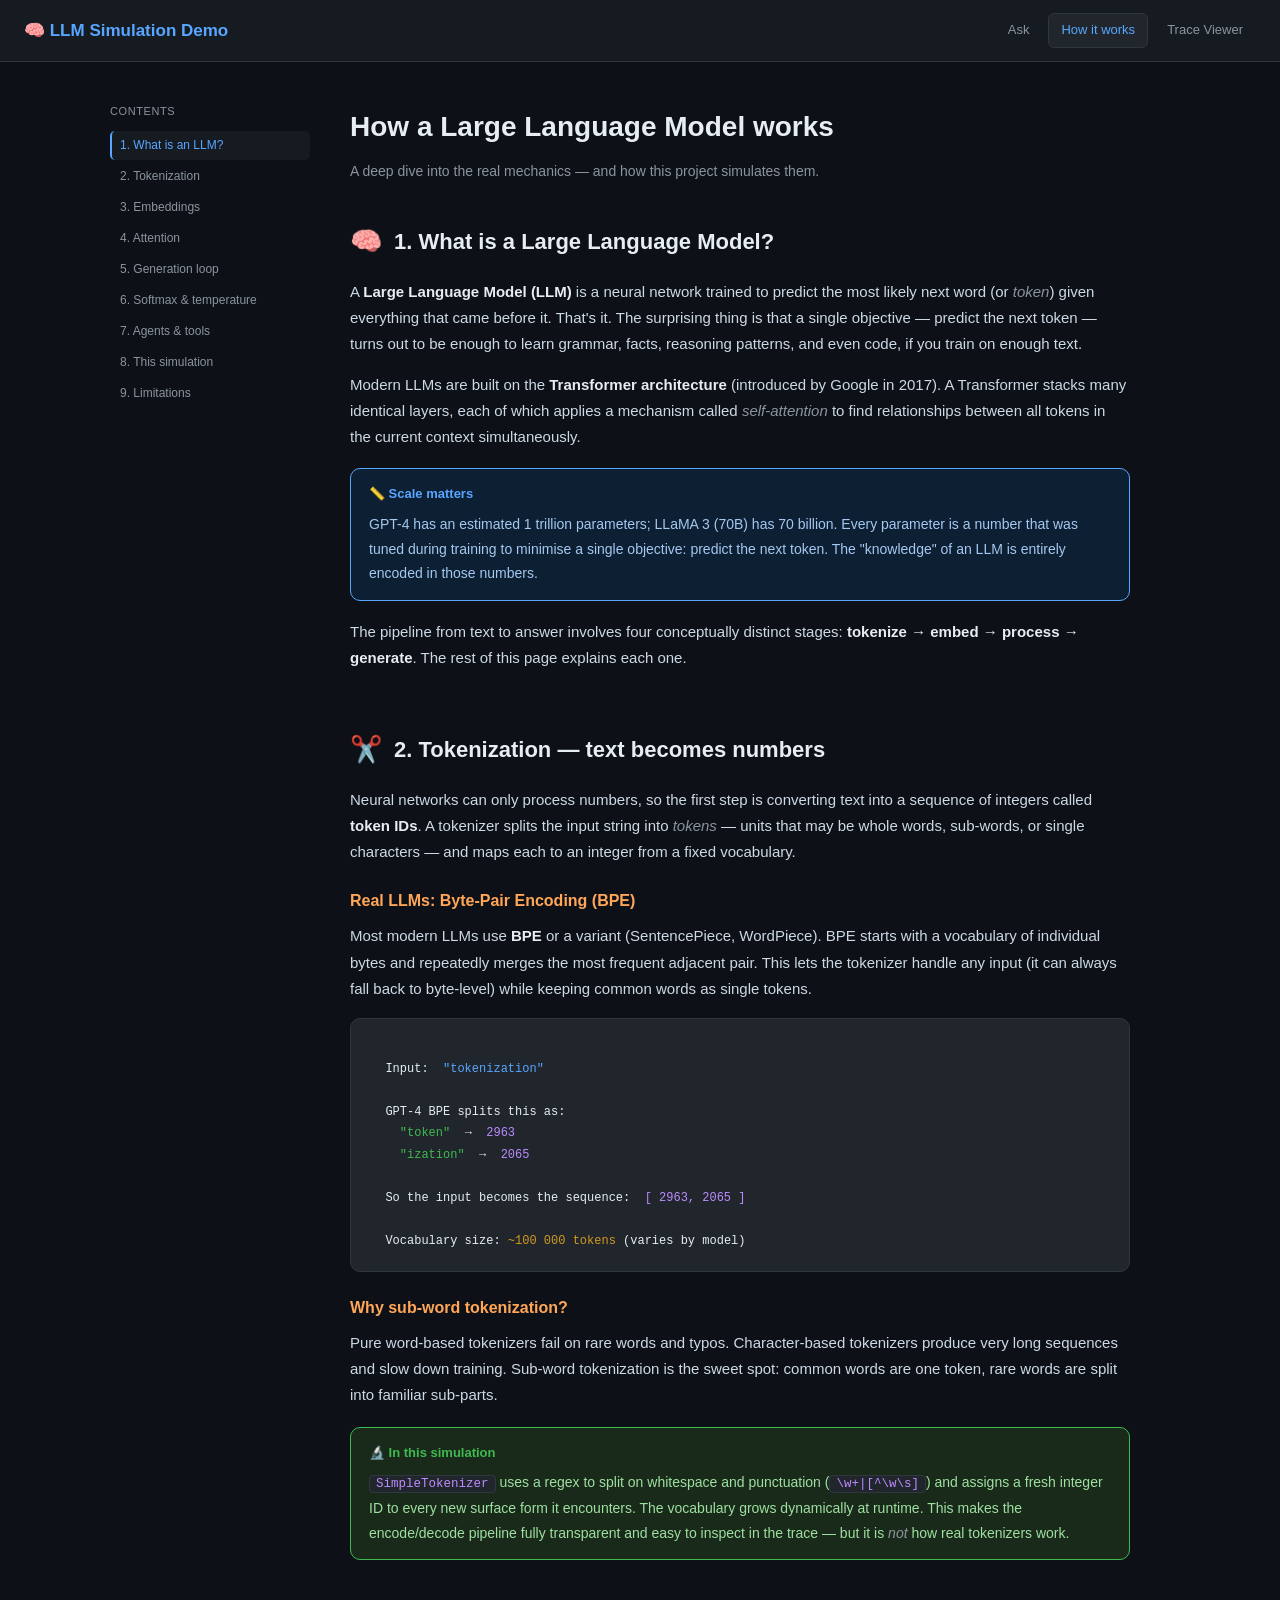
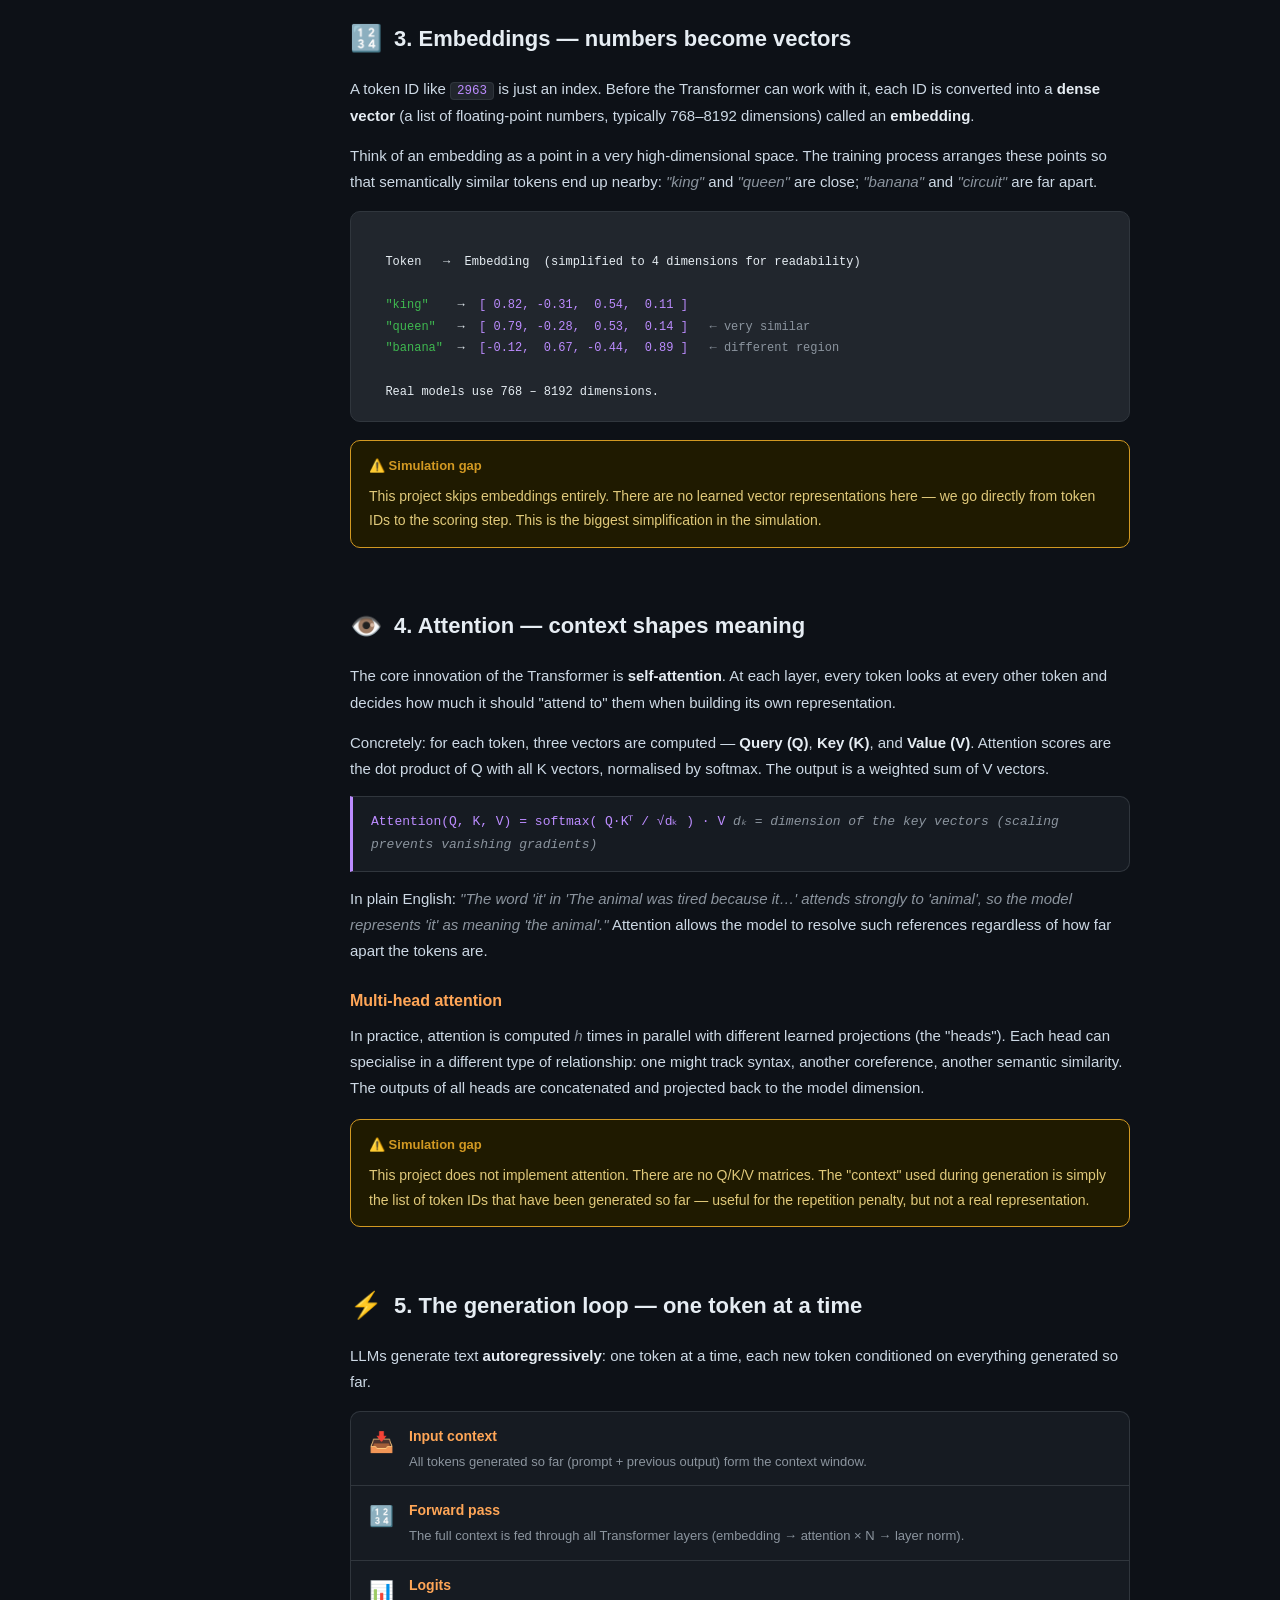
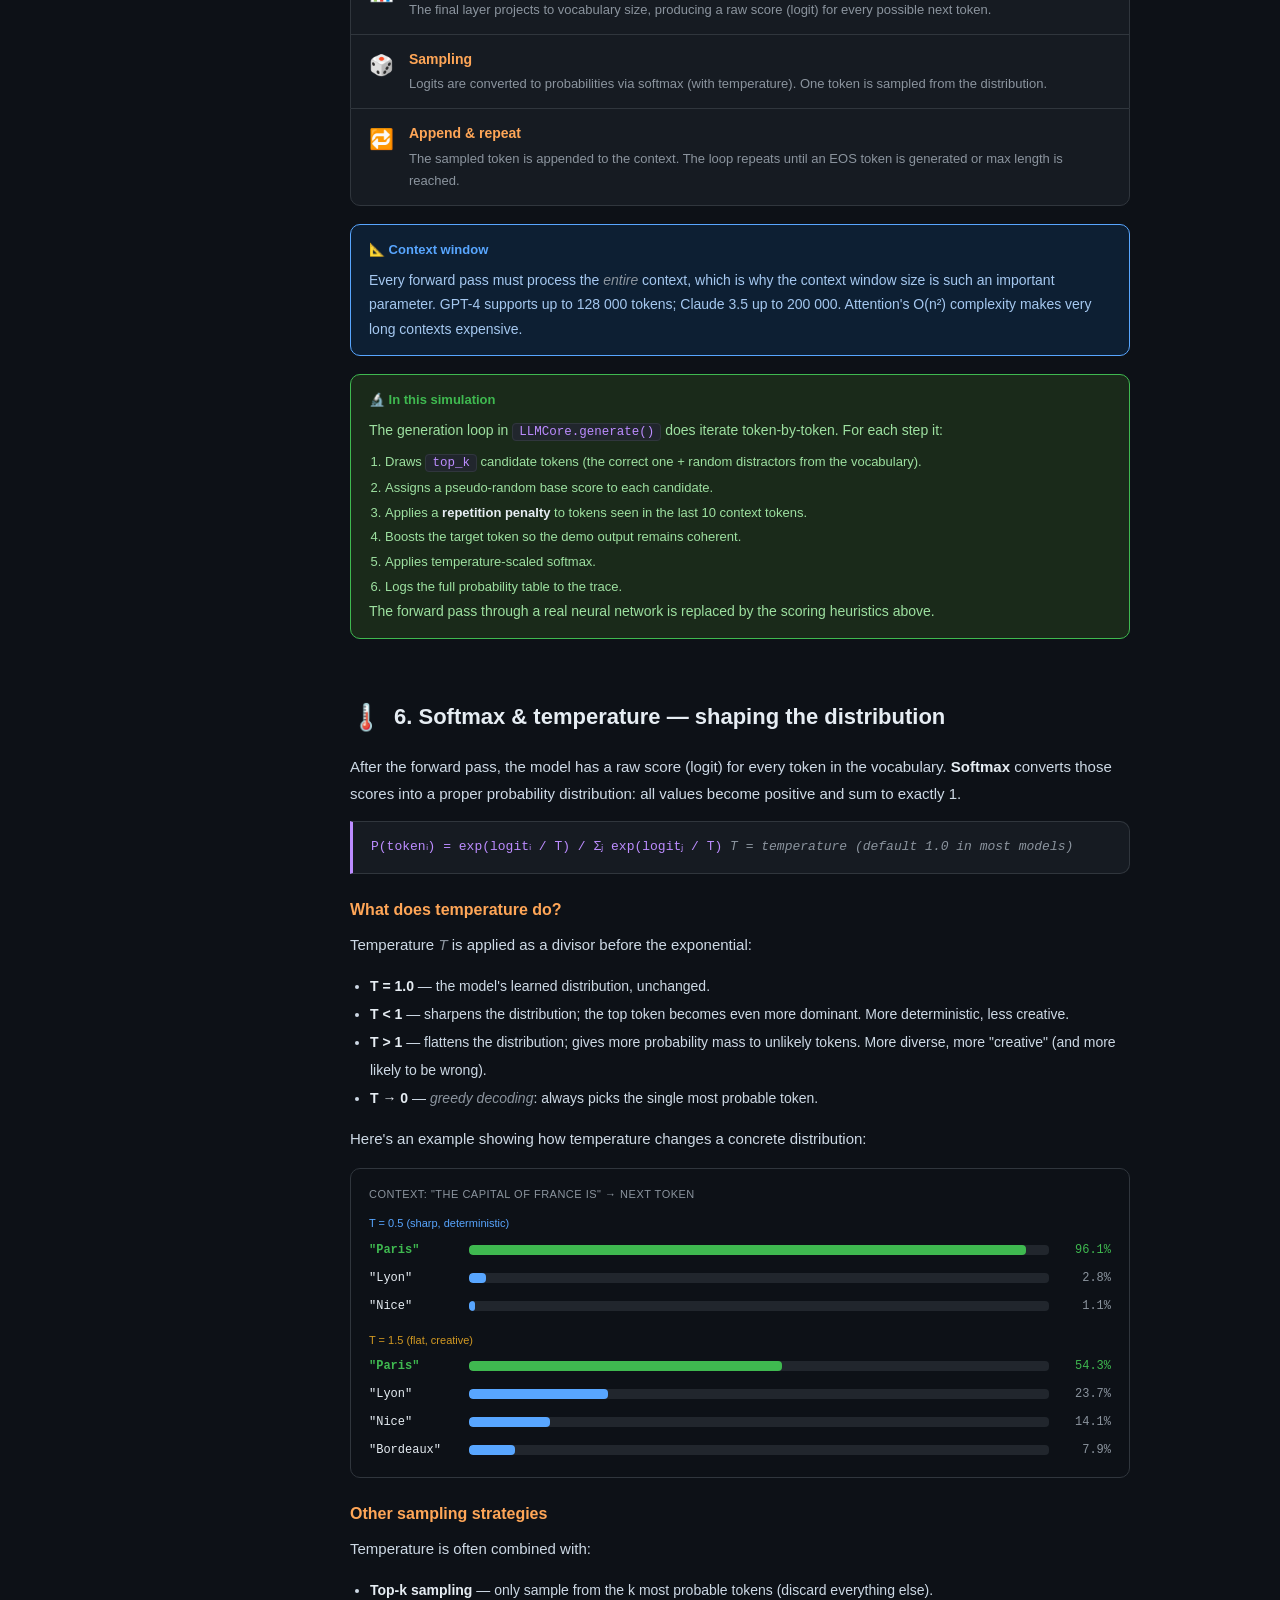
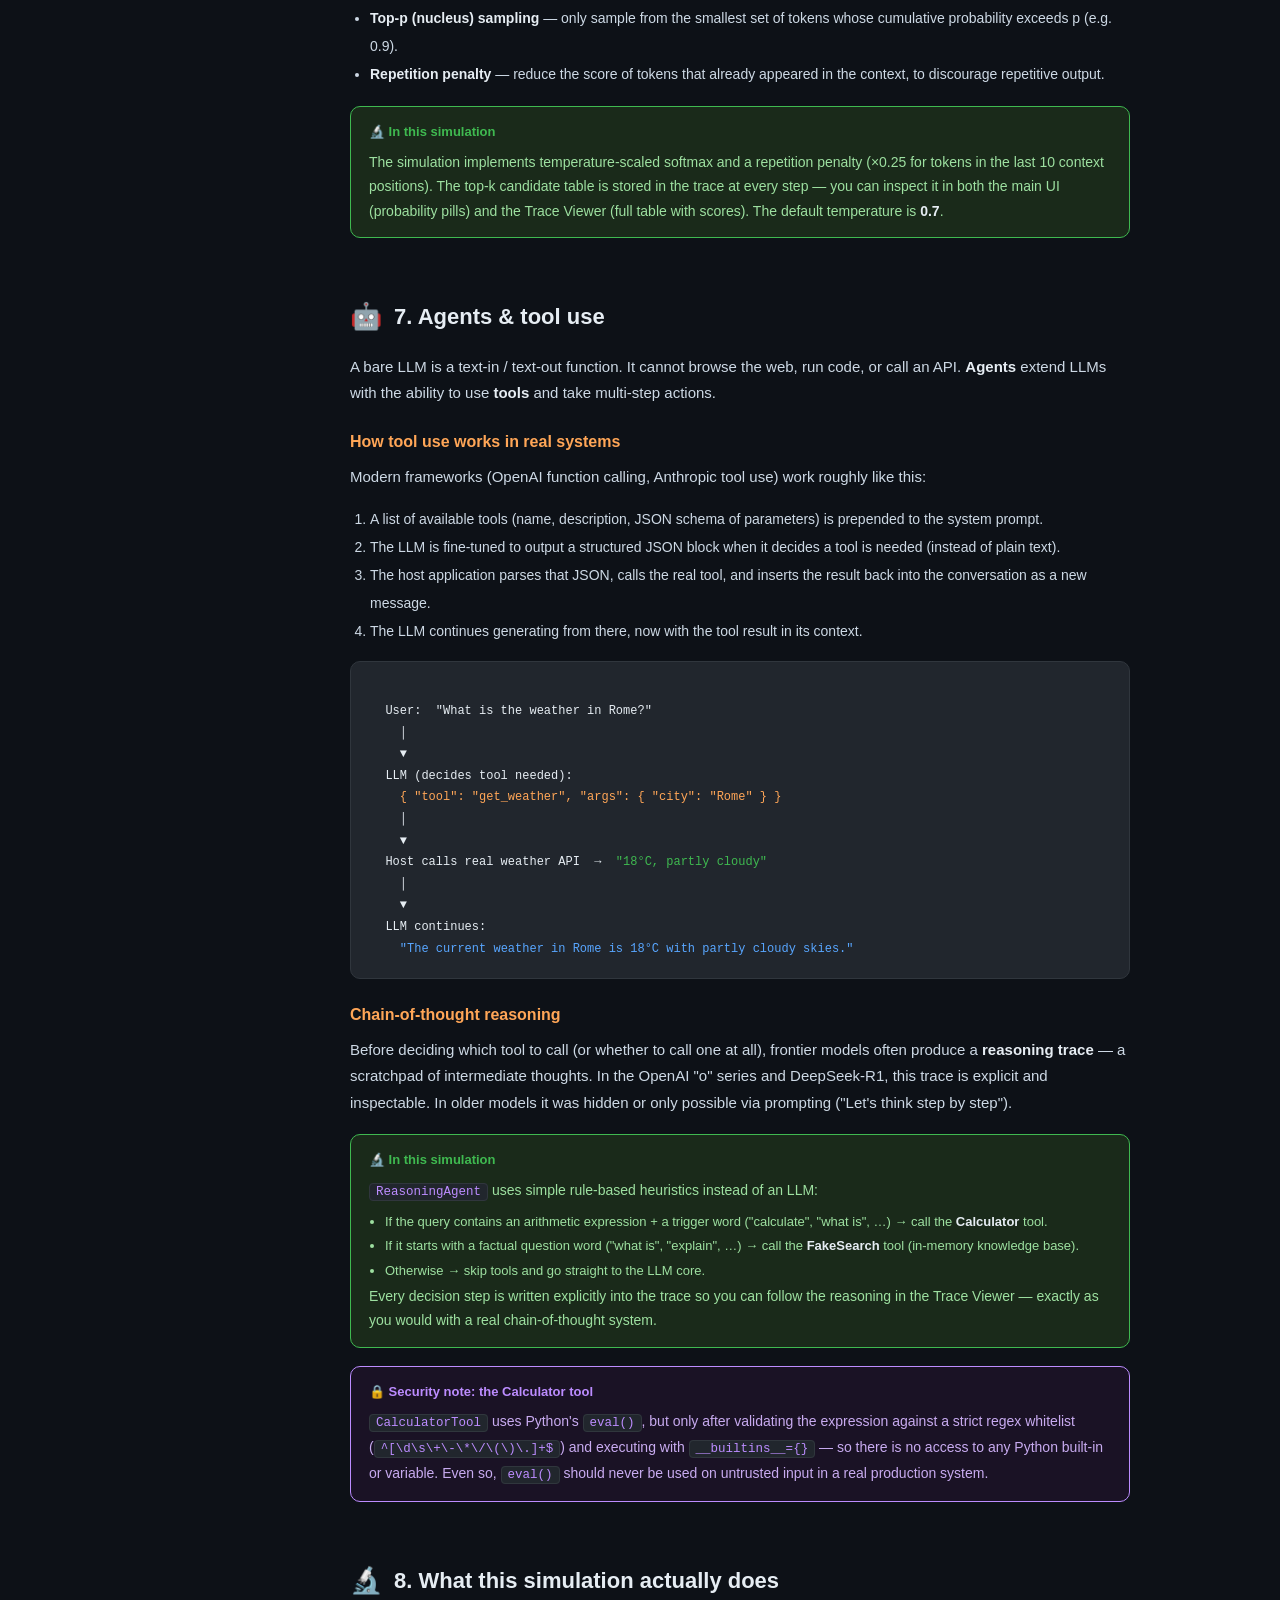
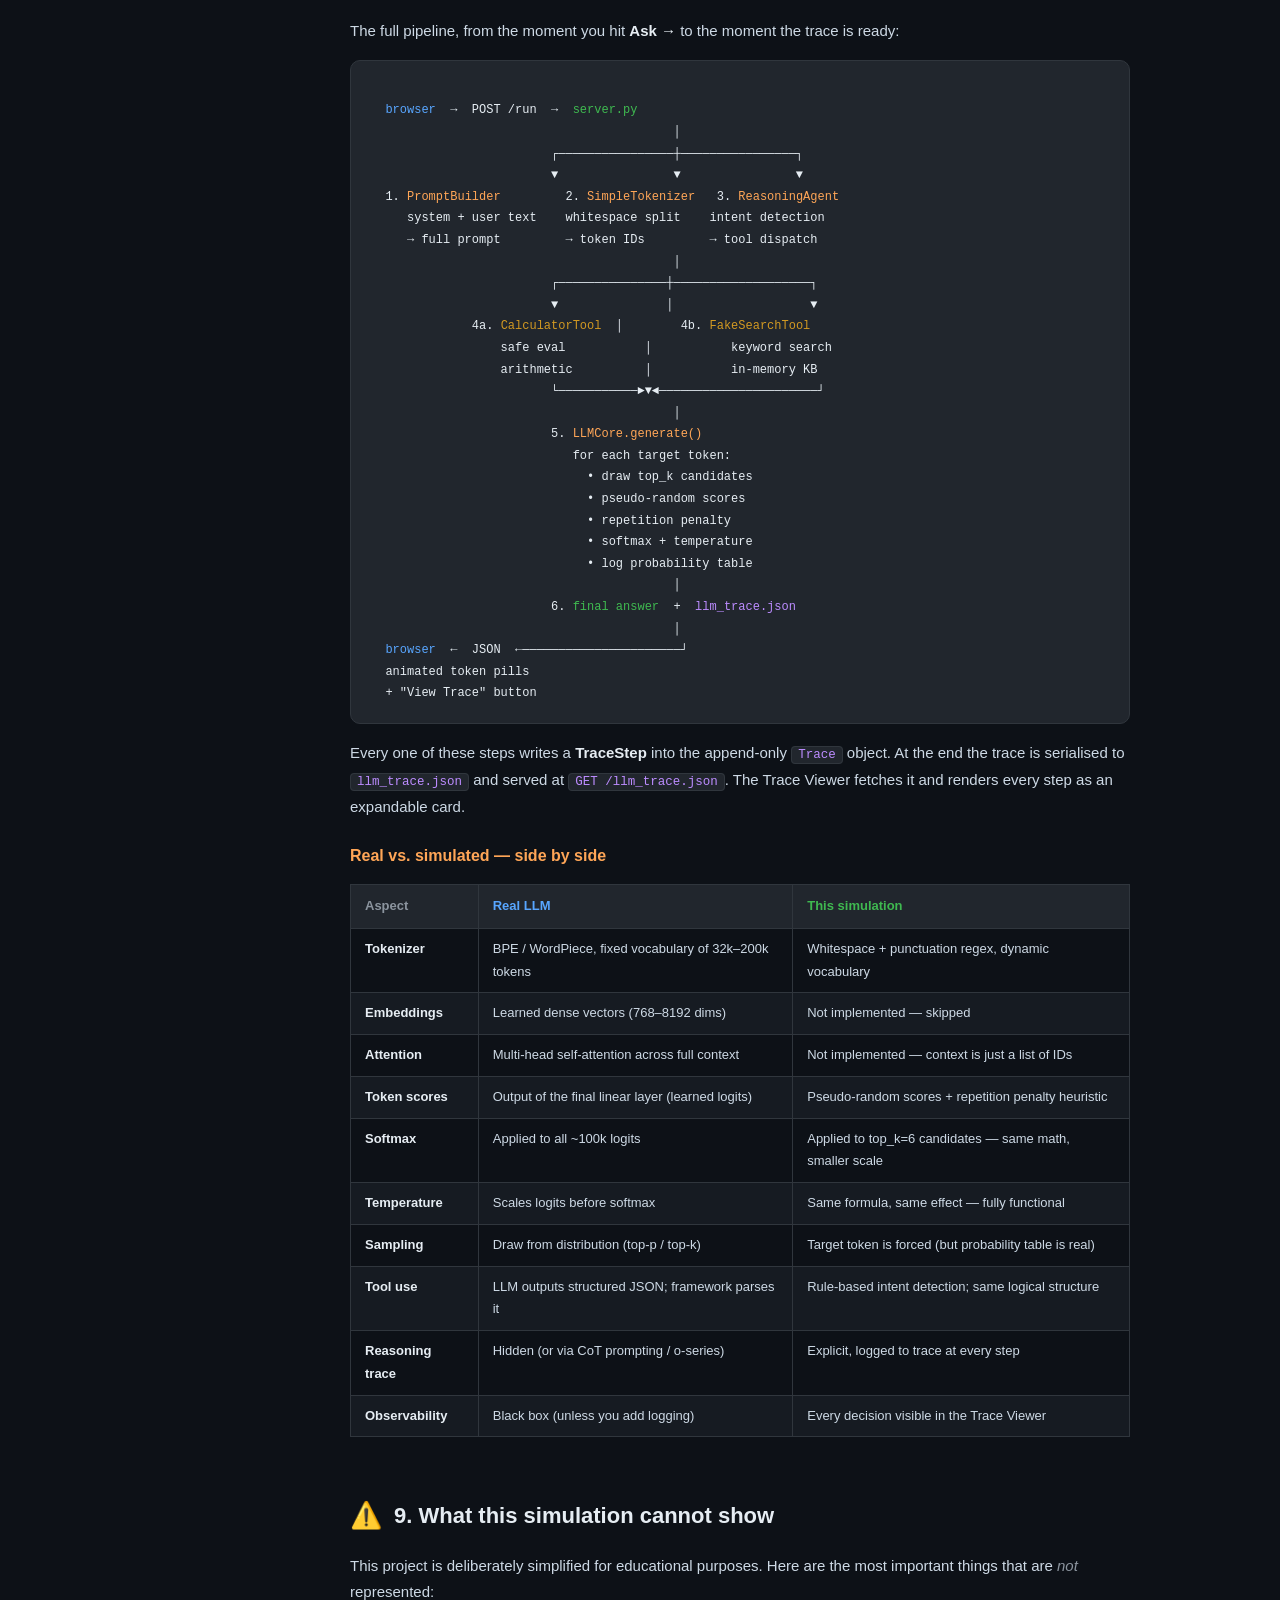
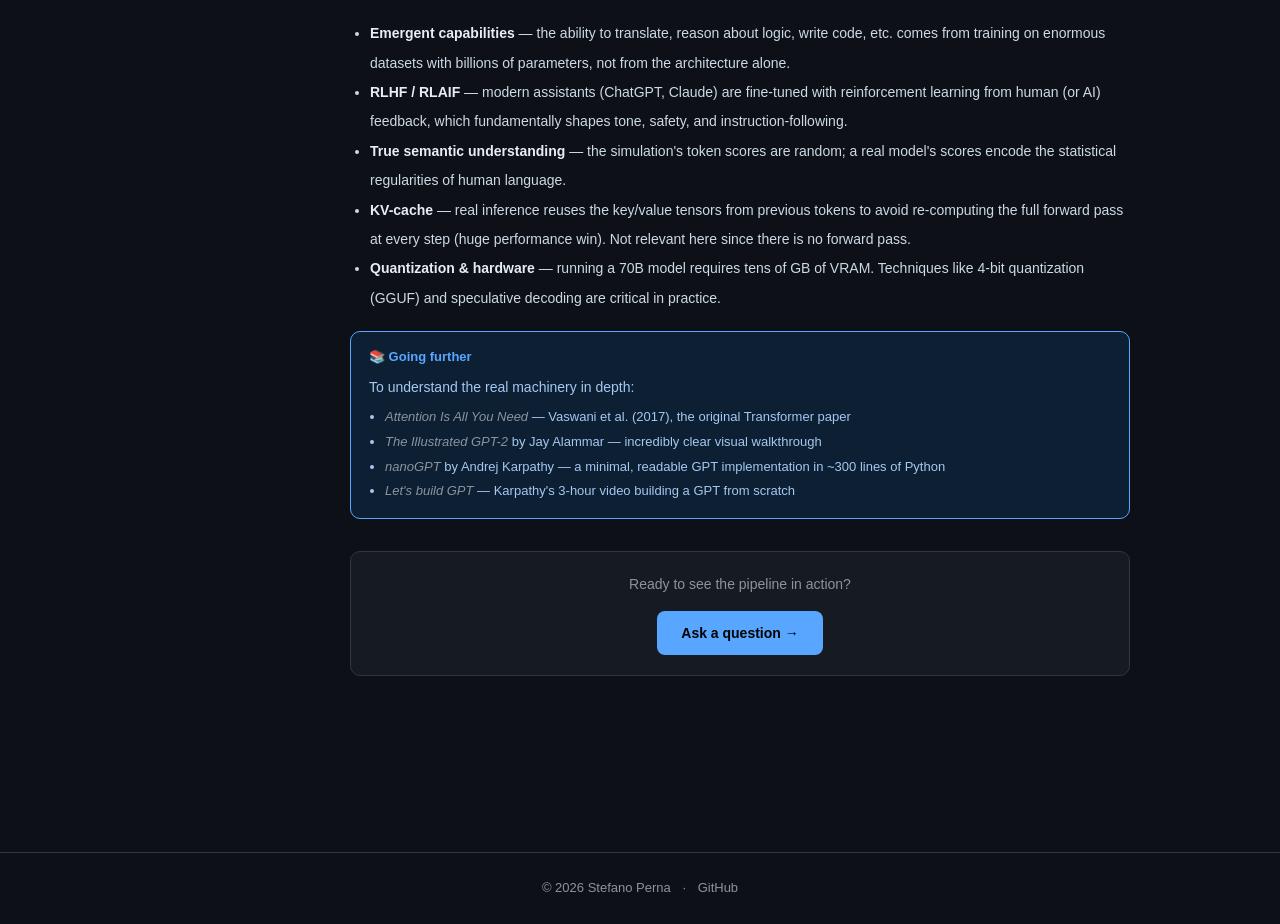
==== ui/about.html @ 04939d82 "Initial Commit" ====
<!DOCTYPE html>
<html lang="en">
<head>
  <meta charset="UTF-8" />
  <meta name="viewport" content="width=device-width, initial-scale=1.0" />
  <title>How it works — LLM Simulation Demo</title>
  <style>
    *, *::before, *::after { box-sizing: border-box; margin: 0; padding: 0; }

    :root {
      --bg:        #0d1117;
      --surface:   #161b22;
      --surface2:  #21262d;
      --border:    #30363d;
      --text:      #e6edf3;
      --muted:     #8b949e;
      --accent:    #58a6ff;
      --green:     #3fb950;
      --yellow:    #d29922;
      --red:       #f85149;
      --purple:    #bc8cff;
      --orange:    #ffa657;
      --font-mono: "SFMono-Regular", Consolas, "Liberation Mono", Menlo, monospace;
      --radius:    10px;
      --content-w: 780px;
    }

    body {
      background: var(--bg);
      color: var(--text);
      font-family: -apple-system, BlinkMacSystemFont, "Segoe UI", Roboto, sans-serif;
      font-size: 15px;
      line-height: 1.75;
    }

    /* ── Header ─────────────────────────────────────────────────────────── */
    header {
      background: var(--surface);
      border-bottom: 1px solid var(--border);
      padding: 13px 24px;
      display: flex;
      align-items: center;
      gap: 12px;
      position: sticky;
      top: 0;
      z-index: 100;
    }
    header a.logo { font-size: 17px; font-weight: 600; color: var(--accent); text-decoration: none; flex: 1; }
    header a.logo:hover { text-decoration: underline; }
    nav { display: flex; gap: 6px; }
    nav a {
      font-size: 13px;
      color: var(--muted);
      text-decoration: none;
      padding: 5px 12px;
      border-radius: 6px;
      border: 1px solid transparent;
      transition: color .15s, border-color .15s;
    }
    nav a:hover, nav a.active { color: var(--text); border-color: var(--border); }
    nav a.active { background: var(--surface2); color: var(--accent); }

    /* ── Layout ─────────────────────────────────────────────────────────── */
    .page-wrap {
      display: flex;
      max-width: 1100px;
      margin: 0 auto;
      padding: 40px 20px 80px;
      gap: 40px;
      align-items: flex-start;
    }

    /* ── Sidebar ToC ─────────────────────────────────────────────────────── */
    .toc {
      width: 200px;
      flex-shrink: 0;
      position: sticky;
      top: 70px;
    }
    .toc-title {
      font-size: 11px;
      text-transform: uppercase;
      letter-spacing: .6px;
      color: var(--muted);
      margin-bottom: 10px;
    }
    .toc ol { list-style: none; padding: 0; }
    .toc li { margin-bottom: 2px; }
    .toc a {
      font-size: 12px;
      color: var(--muted);
      text-decoration: none;
      display: block;
      padding: 4px 8px;
      border-radius: 5px;
      transition: color .15s, background .15s;
      border-left: 2px solid transparent;
    }
    .toc a:hover { color: var(--text); background: var(--surface); }
    .toc a.active { color: var(--accent); border-left-color: var(--accent); background: var(--surface); }
    .toc .sub { padding-left: 18px; }

    /* ── Content ─────────────────────────────────────────────────────────── */
    article { flex: 1; min-width: 0; max-width: var(--content-w); }

    /* Section */
    .section {
      margin-bottom: 56px;
      scroll-margin-top: 80px;
    }

    .section-num {
      display: inline-flex;
      align-items: center;
      justify-content: center;
      width: 28px; height: 28px;
      border-radius: 50%;
      background: var(--surface2);
      border: 1px solid var(--border);
      font-size: 12px;
      font-weight: 700;
      color: var(--accent);
      margin-bottom: 10px;
    }

    h2 {
      font-size: 22px;
      font-weight: 700;
      color: var(--text);
      margin-bottom: 14px;
      display: flex;
      align-items: center;
      gap: 12px;
    }
    h2 .icon { font-size: 26px; }

    h3 {
      font-size: 16px;
      font-weight: 600;
      color: var(--orange);
      margin: 22px 0 8px;
    }

    p { margin-bottom: 14px; color: #cdd9e5; }
    p:last-child { margin-bottom: 0; }

    strong { color: var(--text); }
    em { font-style: italic; color: var(--muted); }
    code {
      font-family: var(--font-mono);
      font-size: 12.5px;
      background: var(--surface2);
      border: 1px solid var(--border);
      border-radius: 4px;
      padding: 1px 6px;
      color: var(--purple);
    }

    /* ── Callout boxes ───────────────────────────────────────────────────── */
    .callout {
      border-radius: var(--radius);
      padding: 14px 18px;
      margin: 18px 0;
      border: 1px solid;
      font-size: 14px;
    }
    .callout-title { font-weight: 700; margin-bottom: 6px; font-size: 13px; }
    .callout.info   { background: #0d1f33; border-color: var(--accent);  color: #a5c8f0; }
    .callout.info   .callout-title { color: var(--accent); }
    .callout.sim    { background: #1a2a1a; border-color: var(--green);  color: #9de0a0; }
    .callout.sim    .callout-title { color: var(--green); }
    .callout.warn   { background: #1f1a00; border-color: var(--yellow); color: #e0c97a; }
    .callout.warn   .callout-title { color: var(--yellow); }
    .callout.detail { background: #1a1225; border-color: var(--purple); color: #c8abf0; }
    .callout.detail .callout-title { color: var(--purple); }

    /* ── Diagrams (ASCII-style boxes) ────────────────────────────────────── */
    .diagram {
      background: var(--surface2);
      border: 1px solid var(--border);
      border-radius: var(--radius);
      padding: 18px 20px;
      font-family: var(--font-mono);
      font-size: 12px;
      line-height: 1.8;
      overflow-x: auto;
      margin: 16px 0;
      color: var(--text);
      white-space: pre;
    }
    .diagram .hl  { color: var(--accent); }
    .diagram .g   { color: var(--green); }
    .diagram .y   { color: var(--yellow); }
    .diagram .p   { color: var(--purple); }
    .diagram .o   { color: var(--orange); }
    .diagram .m   { color: var(--muted); }

    /* ── Formula boxes ───────────────────────────────────────────────────── */
    .formula {
      background: var(--surface);
      border: 1px solid var(--border);
      border-left: 3px solid var(--purple);
      border-radius: 0 var(--radius) var(--radius) 0;
      padding: 14px 18px;
      margin: 14px 0;
      font-family: var(--font-mono);
      font-size: 13px;
      color: var(--purple);
    }
    .formula .comment { color: var(--muted); font-style: italic; }

    /* ── Step pipeline ───────────────────────────────────────────────────── */
    .pipeline {
      display: flex;
      flex-direction: column;
      gap: 0;
      margin: 16px 0;
    }
    .pipe-step {
      display: flex;
      align-items: flex-start;
      gap: 14px;
      padding: 12px 16px;
      background: var(--surface);
      border: 1px solid var(--border);
      border-bottom: none;
      transition: background .15s;
    }
    .pipe-step:first-child { border-radius: var(--radius) var(--radius) 0 0; }
    .pipe-step:last-child  { border-radius: 0 0 var(--radius) var(--radius); border-bottom: 1px solid var(--border); }
    .pipe-step:hover { background: var(--surface2); }
    .pipe-icon { font-size: 20px; width: 28px; text-align: center; flex-shrink: 0; margin-top: 1px; }
    .pipe-body {}
    .pipe-name { font-weight: 700; font-size: 14px; color: var(--orange); }
    .pipe-desc { font-size: 13px; color: var(--muted); margin-top: 2px; }
    .pipe-arrow {
      text-align: center;
      color: var(--border);
      font-size: 18px;
      line-height: 1;
      margin: -1px 0;
      z-index: 1;
      position: relative;
    }

    /* ── Comparison table ────────────────────────────────────────────────── */
    .compare {
      width: 100%;
      border-collapse: collapse;
      margin: 14px 0;
      font-size: 13px;
    }
    .compare th {
      background: var(--surface2);
      padding: 10px 14px;
      text-align: left;
      border: 1px solid var(--border);
      color: var(--muted);
      font-weight: 600;
    }
    .compare th.real  { color: var(--accent); }
    .compare th.sim   { color: var(--green); }
    .compare td {
      padding: 9px 14px;
      border: 1px solid var(--border);
      vertical-align: top;
      color: #cdd9e5;
    }
    .compare tr:nth-child(even) td { background: var(--surface); }

    /* ── Token probability demo ──────────────────────────────────────────── */
    .prob-demo {
      background: var(--bg);
      border: 1px solid var(--border);
      border-radius: var(--radius);
      padding: 16px 18px;
      margin: 16px 0;
    }
    .prob-row {
      display: flex;
      align-items: center;
      gap: 10px;
      margin-bottom: 7px;
    }
    .prob-row:last-child { margin-bottom: 0; }
    .prob-tok {
      font-family: var(--font-mono);
      font-size: 12px;
      width: 90px;
      color: var(--text);
    }
    .prob-bar-wrap { flex: 1; background: var(--surface2); border-radius: 4px; height: 10px; overflow: hidden; }
    .prob-bar-fill { height: 100%; border-radius: 4px; background: var(--accent); }
    .prob-bar-fill.winner { background: var(--green); }
    .prob-pct { font-family: var(--font-mono); font-size: 12px; color: var(--muted); width: 52px; text-align: right; }
    .prob-row.winner .prob-tok { color: var(--green); font-weight: 700; }
    .prob-row.winner .prob-pct { color: var(--green); }

    /* ── Scrollbar ───────────────────────────────────────────────────────── */
    ::-webkit-scrollbar { width: 6px; height: 6px; }
    ::-webkit-scrollbar-track { background: var(--bg); }
    ::-webkit-scrollbar-thumb { background: var(--border); border-radius: 3px; }

    /* ── Footer ─────────────────────────────────────────────────────────── */
    footer {
      text-align: center;
      padding: 24px 16px;
      font-size: 13px;
      color: var(--muted);
      border-top: 1px solid var(--border);
      margin-top: 40px;
    }
    footer a { color: var(--muted); text-decoration: none; transition: color .15s; }
    footer a:hover { color: var(--accent); }
    .footer-sep { margin: 0 8px; }
    @media (max-width: 780px) {
      .toc { display: none; }
      .page-wrap { padding: 20px 16px 60px; }
    }
  </style>
</head>
<body>

<header>
  <a class="logo" href="/">🧠 LLM Simulation Demo</a>
  <nav>
    <a href="/">Ask</a>
    <a href="/about" class="active">How it works</a>
    <a href="/trace">Trace Viewer</a>
  </nav>
</header>

<div class="page-wrap">

  <!-- ── Table of contents ──────────────────────────────────────────── -->
  <aside class="toc">
    <div class="toc-title">Contents</div>
    <ol>
      <li><a href="#what-is-llm">1. What is an LLM?</a></li>
      <li><a href="#tokenization">2. Tokenization</a></li>
      <li><a href="#embeddings">3. Embeddings</a></li>
      <li><a href="#attention">4. Attention</a></li>
      <li><a href="#generation">5. Generation loop</a></li>
      <li><a href="#softmax">6. Softmax & temperature</a></li>
      <li><a href="#agents">7. Agents & tools</a></li>
      <li><a href="#simulation">8. This simulation</a></li>
      <li><a href="#limits">9. Limitations</a></li>
    </ol>
  </aside>

  <!-- ── Article ────────────────────────────────────────────────────── -->
  <article>

    <div style="margin-bottom:36px">
      <h1 style="font-size:28px;font-weight:700;margin-bottom:8px">How a Large Language Model works</h1>
      <p style="color:var(--muted);font-size:14px">
        A deep dive into the real mechanics — and how this project simulates them.
      </p>
    </div>

    <!-- ═══════════════════════════════════════════════════════════════ -->
    <section class="section" id="what-is-llm">
      <h2><span class="icon">🧠</span> 1. What is a Large Language Model?</h2>

      <p>
        A <strong>Large Language Model (LLM)</strong> is a neural network trained to predict
        the most likely next word (or <em>token</em>) given everything that came before it.
        That's it. The surprising thing is that a single objective — predict the next token —
        turns out to be enough to learn grammar, facts, reasoning patterns, and even code,
        if you train on enough text.
      </p>

      <p>
        Modern LLMs are built on the <strong>Transformer architecture</strong> (introduced by
        Google in 2017). A Transformer stacks many identical layers, each of which applies
        a mechanism called <em>self-attention</em> to find relationships between all tokens
        in the current context simultaneously.
      </p>

      <div class="callout info">
        <div class="callout-title">📏 Scale matters</div>
        GPT-4 has an estimated 1 trillion parameters; LLaMA 3 (70B) has 70 billion.
        Every parameter is a number that was tuned during training to minimise a
        single objective: predict the next token. The "knowledge" of an LLM is
        entirely encoded in those numbers.
      </div>

      <p>
        The pipeline from text to answer involves four conceptually distinct stages:
        <strong>tokenize → embed → process → generate</strong>.
        The rest of this page explains each one.
      </p>
    </section>

    <!-- ═══════════════════════════════════════════════════════════════ -->
    <section class="section" id="tokenization">
      <h2><span class="icon">✂️</span> 2. Tokenization — text becomes numbers</h2>

      <p>
        Neural networks can only process numbers, so the first step is converting text
        into a sequence of integers called <strong>token IDs</strong>. A tokenizer
        splits the input string into <em>tokens</em> — units that may be whole words,
        sub-words, or single characters — and maps each to an integer from a fixed
        vocabulary.
      </p>

      <h3>Real LLMs: Byte-Pair Encoding (BPE)</h3>
      <p>
        Most modern LLMs use <strong>BPE</strong> or a variant (SentencePiece, WordPiece).
        BPE starts with a vocabulary of individual bytes and repeatedly merges the most
        frequent adjacent pair. This lets the tokenizer handle any input (it can always
        fall back to byte-level) while keeping common words as single tokens.
      </p>

      <div class="diagram">
  Input:  <span class="hl">"tokenization"</span>

  GPT-4 BPE splits this as:
    <span class="g">"token"</span>  →  <span class="p">2963</span>
    <span class="g">"ization"</span>  →  <span class="p">2065</span>

  So the input becomes the sequence:  <span class="p">[ 2963, 2065 ]</span>

  Vocabulary size: <span class="y">~100 000 tokens</span> (varies by model)</div>

      <h3>Why sub-word tokenization?</h3>
      <p>
        Pure word-based tokenizers fail on rare words and typos.
        Character-based tokenizers produce very long sequences and slow down training.
        Sub-word tokenization is the sweet spot: common words are one token,
        rare words are split into familiar sub-parts.
      </p>

      <div class="callout sim">
        <div class="callout-title">🔬 In this simulation</div>
        <code>SimpleTokenizer</code> uses a regex to split on whitespace and punctuation
        (<code>\w+|[^\w\s]</code>) and assigns a fresh integer ID to every new surface form
        it encounters. The vocabulary grows dynamically at runtime. This makes the
        encode/decode pipeline fully transparent and easy to inspect in the trace —
        but it is <em>not</em> how real tokenizers work.
      </div>
    </section>

    <!-- ═══════════════════════════════════════════════════════════════ -->
    <section class="section" id="embeddings">
      <h2><span class="icon">🔢</span> 3. Embeddings — numbers become vectors</h2>

      <p>
        A token ID like <code>2963</code> is just an index. Before the Transformer can
        work with it, each ID is converted into a <strong>dense vector</strong> (a list of
        floating-point numbers, typically 768–8192 dimensions) called an
        <strong>embedding</strong>.
      </p>

      <p>
        Think of an embedding as a point in a very high-dimensional space. The training
        process arranges these points so that semantically similar tokens end up nearby:
        <em>"king"</em> and <em>"queen"</em> are close; <em>"banana"</em> and
        <em>"circuit"</em> are far apart.
      </p>

      <div class="diagram">
  Token   →  Embedding  (simplified to 4 dimensions for readability)

  <span class="g">"king"</span>    →  <span class="p">[ 0.82, -0.31,  0.54,  0.11 ]</span>
  <span class="g">"queen"</span>   →  <span class="p">[ 0.79, -0.28,  0.53,  0.14 ]</span>   <span class="m">← very similar</span>
  <span class="g">"banana"</span>  →  <span class="p">[-0.12,  0.67, -0.44,  0.89 ]</span>   <span class="m">← different region</span>

  Real models use 768 – 8192 dimensions.</div>

      <div class="callout warn">
        <div class="callout-title">⚠️ Simulation gap</div>
        This project skips embeddings entirely. There are no learned vector
        representations here — we go directly from token IDs to the scoring step.
        This is the biggest simplification in the simulation.
      </div>
    </section>

    <!-- ═══════════════════════════════════════════════════════════════ -->
    <section class="section" id="attention">
      <h2><span class="icon">👁️</span> 4. Attention — context shapes meaning</h2>

      <p>
        The core innovation of the Transformer is <strong>self-attention</strong>.
        At each layer, every token looks at every other token and decides how much
        it should "attend to" them when building its own representation.
      </p>

      <p>
        Concretely: for each token, three vectors are computed —
        <strong>Query (Q)</strong>, <strong>Key (K)</strong>, and <strong>Value (V)</strong>.
        Attention scores are the dot product of Q with all K vectors, normalised by
        softmax. The output is a weighted sum of V vectors.
      </p>

      <div class="formula">
Attention(Q, K, V) = softmax( Q·Kᵀ / √dₖ ) · V

<span class="comment">dₖ = dimension of the key vectors (scaling prevents vanishing gradients)</span></div>

      <p>
        In plain English: <em>"The word 'it' in 'The animal was tired because it…' attends
        strongly to 'animal', so the model represents 'it' as meaning 'the animal'."</em>
        Attention allows the model to resolve such references regardless of how far apart
        the tokens are.
      </p>

      <h3>Multi-head attention</h3>
      <p>
        In practice, attention is computed <em>h</em> times in parallel with
        different learned projections (the "heads"). Each head can specialise in a
        different type of relationship: one might track syntax, another coreference,
        another semantic similarity. The outputs of all heads are concatenated
        and projected back to the model dimension.
      </p>

      <div class="callout warn">
        <div class="callout-title">⚠️ Simulation gap</div>
        This project does not implement attention. There are no Q/K/V matrices.
        The "context" used during generation is simply the list of token IDs
        that have been generated so far — useful for the repetition penalty,
        but not a real representation.
      </div>
    </section>

    <!-- ═══════════════════════════════════════════════════════════════ -->
    <section class="section" id="generation">
      <h2><span class="icon">⚡</span> 5. The generation loop — one token at a time</h2>

      <p>
        LLMs generate text <strong>autoregressively</strong>: one token at a time,
        each new token conditioned on everything generated so far.
      </p>

      <div class="pipeline">
        <div class="pipe-step">
          <div class="pipe-icon">📥</div>
          <div class="pipe-body">
            <div class="pipe-name">Input context</div>
            <div class="pipe-desc">All tokens generated so far (prompt + previous output) form the context window.</div>
          </div>
        </div>
        <div class="pipe-step">
          <div class="pipe-icon">🔢</div>
          <div class="pipe-body">
            <div class="pipe-name">Forward pass</div>
            <div class="pipe-desc">The full context is fed through all Transformer layers (embedding → attention × N → layer norm).</div>
          </div>
        </div>
        <div class="pipe-step">
          <div class="pipe-icon">📊</div>
          <div class="pipe-body">
            <div class="pipe-name">Logits</div>
            <div class="pipe-desc">The final layer projects to vocabulary size, producing a raw score (logit) for every possible next token.</div>
          </div>
        </div>
        <div class="pipe-step">
          <div class="pipe-icon">🎲</div>
          <div class="pipe-body">
            <div class="pipe-name">Sampling</div>
            <div class="pipe-desc">Logits are converted to probabilities via softmax (with temperature). One token is sampled from the distribution.</div>
          </div>
        </div>
        <div class="pipe-step">
          <div class="pipe-icon">🔁</div>
          <div class="pipe-body">
            <div class="pipe-name">Append & repeat</div>
            <div class="pipe-desc">The sampled token is appended to the context. The loop repeats until an EOS token is generated or max length is reached.</div>
          </div>
        </div>
      </div>

      <div class="callout info">
        <div class="callout-title">📐 Context window</div>
        Every forward pass must process the <em>entire</em> context, which is why
        the context window size is such an important parameter. GPT-4 supports
        up to 128 000 tokens; Claude 3.5 up to 200 000. Attention's O(n²) complexity
        makes very long contexts expensive.
      </div>

      <div class="callout sim">
        <div class="callout-title">🔬 In this simulation</div>
        The generation loop in <code>LLMCore.generate()</code> does iterate token-by-token.
        For each step it:
        <ol style="margin: 6px 0 0 16px; font-size: 13px; line-height:1.9">
          <li>Draws <code>top_k</code> candidate tokens (the correct one + random distractors from the vocabulary).</li>
          <li>Assigns a pseudo-random base score to each candidate.</li>
          <li>Applies a <strong>repetition penalty</strong> to tokens seen in the last 10 context tokens.</li>
          <li>Boosts the target token so the demo output remains coherent.</li>
          <li>Applies temperature-scaled softmax.</li>
          <li>Logs the full probability table to the trace.</li>
        </ol>
        The forward pass through a real neural network is replaced by the scoring heuristics above.
      </div>
    </section>

    <!-- ═══════════════════════════════════════════════════════════════ -->
    <section class="section" id="softmax">
      <h2><span class="icon">🌡️</span> 6. Softmax &amp; temperature — shaping the distribution</h2>

      <p>
        After the forward pass, the model has a raw score (logit) for every token in the
        vocabulary. <strong>Softmax</strong> converts those scores into a proper probability
        distribution: all values become positive and sum to exactly 1.
      </p>

      <div class="formula">
P(tokenᵢ) = exp(logitᵢ / T) / Σⱼ exp(logitⱼ / T)

<span class="comment">T = temperature  (default 1.0 in most models)</span></div>

      <h3>What does temperature do?</h3>
      <p>
        Temperature <em>T</em> is applied as a divisor before the exponential:
      </p>
      <ul style="margin: 0 0 14px 20px; color: #cdd9e5; font-size:14px; line-height:2">
        <li><strong>T = 1.0</strong> — the model's learned distribution, unchanged.</li>
        <li><strong>T &lt; 1</strong> — sharpens the distribution; the top token becomes even more dominant. More deterministic, less creative.</li>
        <li><strong>T &gt; 1</strong> — flattens the distribution; gives more probability mass to unlikely tokens. More diverse, more "creative" (and more likely to be wrong).</li>
        <li><strong>T → 0</strong> — <em>greedy decoding</em>: always picks the single most probable token.</li>
      </ul>

      <p>Here's an example showing how temperature changes a concrete distribution:</p>

      <div class="prob-demo">
        <div style="font-size:11px;color:var(--muted);margin-bottom:10px;text-transform:uppercase;letter-spacing:.5px">Context: "The capital of France is" → next token</div>

        <div style="font-size:11px;color:var(--accent);margin-bottom:6px">T = 0.5 (sharp, deterministic)</div>
        <div class="prob-row winner">
          <div class="prob-tok">"Paris"</div>
          <div class="prob-bar-wrap"><div class="prob-bar-fill winner" style="width:96%"></div></div>
          <div class="prob-pct">96.1%</div>
        </div>
        <div class="prob-row">
          <div class="prob-tok">"Lyon"</div>
          <div class="prob-bar-wrap"><div class="prob-bar-fill" style="width:3%"></div></div>
          <div class="prob-pct">2.8%</div>
        </div>
        <div class="prob-row">
          <div class="prob-tok">"Nice"</div>
          <div class="prob-bar-wrap"><div class="prob-bar-fill" style="width:1%"></div></div>
          <div class="prob-pct">1.1%</div>
        </div>

        <div style="font-size:11px;color:var(--yellow);margin:14px 0 6px">T = 1.5 (flat, creative)</div>
        <div class="prob-row winner">
          <div class="prob-tok">"Paris"</div>
          <div class="prob-bar-wrap"><div class="prob-bar-fill winner" style="width:54%"></div></div>
          <div class="prob-pct">54.3%</div>
        </div>
        <div class="prob-row">
          <div class="prob-tok">"Lyon"</div>
          <div class="prob-bar-wrap"><div class="prob-bar-fill" style="width:24%"></div></div>
          <div class="prob-pct">23.7%</div>
        </div>
        <div class="prob-row">
          <div class="prob-tok">"Nice"</div>
          <div class="prob-bar-wrap"><div class="prob-bar-fill" style="width:14%"></div></div>
          <div class="prob-pct">14.1%</div>
        </div>
        <div class="prob-row">
          <div class="prob-tok">"Bordeaux"</div>
          <div class="prob-bar-wrap"><div class="prob-bar-fill" style="width:8%"></div></div>
          <div class="prob-pct">7.9%</div>
        </div>
      </div>

      <h3>Other sampling strategies</h3>
      <p>
        Temperature is often combined with:
      </p>
      <ul style="margin: 0 0 14px 20px; color: #cdd9e5; font-size:14px; line-height:2">
        <li><strong>Top-k sampling</strong> — only sample from the k most probable tokens (discard everything else).</li>
        <li><strong>Top-p (nucleus) sampling</strong> — only sample from the smallest set of tokens whose cumulative probability exceeds p (e.g. 0.9).</li>
        <li><strong>Repetition penalty</strong> — reduce the score of tokens that already appeared in the context, to discourage repetitive output.</li>
      </ul>

      <div class="callout sim">
        <div class="callout-title">🔬 In this simulation</div>
        The simulation implements temperature-scaled softmax and a repetition penalty
        (×0.25 for tokens in the last 10 context positions). The top-k candidate table
        is stored in the trace at every step — you can inspect it in both the main UI
        (probability pills) and the Trace Viewer (full table with scores).
        The default temperature is <strong>0.7</strong>.
      </div>
    </section>

    <!-- ═══════════════════════════════════════════════════════════════ -->
    <section class="section" id="agents">
      <h2><span class="icon">🤖</span> 7. Agents &amp; tool use</h2>

      <p>
        A bare LLM is a text-in / text-out function. It cannot browse the web, run code,
        or call an API. <strong>Agents</strong> extend LLMs with the ability to use
        <strong>tools</strong> and take multi-step actions.
      </p>

      <h3>How tool use works in real systems</h3>
      <p>
        Modern frameworks (OpenAI function calling, Anthropic tool use) work roughly like this:
      </p>
      <ol style="margin: 0 0 14px 20px; color: #cdd9e5; font-size: 14px; line-height:2">
        <li>A list of available tools (name, description, JSON schema of parameters) is prepended
            to the system prompt.</li>
        <li>The LLM is fine-tuned to output a structured JSON block when it decides a tool is
            needed (instead of plain text).</li>
        <li>The host application parses that JSON, calls the real tool, and inserts the result
            back into the conversation as a new message.</li>
        <li>The LLM continues generating from there, now with the tool result in its context.</li>
      </ol>

      <div class="diagram">
  User:  "What is the weather in Rome?"
    │
    ▼
  LLM (decides tool needed):
    <span class="o">{ "tool": "get_weather", "args": { "city": "Rome" } }</span>
    │
    ▼
  Host calls real weather API  →  <span class="g">"18°C, partly cloudy"</span>
    │
    ▼
  LLM continues:
    <span class="hl">"The current weather in Rome is 18°C with partly cloudy skies."</span></div>

      <h3>Chain-of-thought reasoning</h3>
      <p>
        Before deciding which tool to call (or whether to call one at all), frontier models
        often produce a <strong>reasoning trace</strong> — a scratchpad of intermediate
        thoughts. In the OpenAI "o" series and DeepSeek-R1, this trace is explicit and
        inspectable. In older models it was hidden or only possible via prompting
        ("Let's think step by step").
      </p>

      <div class="callout sim">
        <div class="callout-title">🔬 In this simulation</div>
        <code>ReasoningAgent</code> uses simple rule-based heuristics instead of an LLM:
        <ul style="margin: 6px 0 0 16px; font-size:13px; line-height:1.9">
          <li>If the query contains an arithmetic expression + a trigger word ("calculate", "what is", …) → call the <strong>Calculator</strong> tool.</li>
          <li>If it starts with a factual question word ("what is", "explain", …) → call the <strong>FakeSearch</strong> tool (in-memory knowledge base).</li>
          <li>Otherwise → skip tools and go straight to the LLM core.</li>
        </ul>
        Every decision step is written explicitly into the trace so you can follow the
        reasoning in the Trace Viewer — exactly as you would with a real chain-of-thought
        system.
      </div>

      <div class="callout detail">
        <div class="callout-title">🔒 Security note: the Calculator tool</div>
        <code>CalculatorTool</code> uses Python's <code>eval()</code>, but only after
        validating the expression against a strict regex whitelist
        (<code>^[\d\s\+\-\*\/\(\)\.]+$</code>) and executing with
        <code>__builtins__={}</code> — so there is no access to any Python built-in
        or variable. Even so, <code>eval()</code> should never be used on untrusted
        input in a real production system.
      </div>
    </section>

    <!-- ═══════════════════════════════════════════════════════════════ -->
    <section class="section" id="simulation">
      <h2><span class="icon">🔬</span> 8. What this simulation actually does</h2>

      <p>
        The full pipeline, from the moment you hit <strong>Ask →</strong> to the
        moment the trace is ready:
      </p>

      <div class="diagram">
  <span class="hl">browser</span>  →  POST /run  →  <span class="g">server.py</span>
                                          │
                         ┌────────────────┼────────────────┐
                         ▼                ▼                ▼
  1. <span class="o">PromptBuilder</span>         2. <span class="o">SimpleTokenizer</span>   3. <span class="o">ReasoningAgent</span>
     system + user text    whitespace split    intent detection
     → full prompt         → token IDs         → tool dispatch
                                          │
                         ┌───────────────┼───────────────────┐
                         ▼               │                   ▼
              4a. <span class="y">CalculatorTool</span>  │        4b. <span class="y">FakeSearchTool</span>
                  safe eval           │           keyword search
                  arithmetic          │           in-memory KB
                         └───────────►▼◄──────────────────────┘
                                          │
                         5. <span class="o">LLMCore.generate()</span>
                            for each target token:
                              • draw top_k candidates
                              • pseudo-random scores
                              • repetition penalty
                              • softmax + temperature
                              • log probability table
                                          │
                         6. <span class="g">final answer</span>  +  <span class="p">llm_trace.json</span>
                                          │
  <span class="hl">browser</span>  ←  JSON  ←──────────────────────┘
  animated token pills
  + "View Trace" button</div>

      <p>
        Every one of these steps writes a <strong>TraceStep</strong> into the append-only
        <code>Trace</code> object. At the end the trace is serialised to
        <code>llm_trace.json</code> and served at <code>GET /llm_trace.json</code>.
        The Trace Viewer fetches it and renders every step as an expandable card.
      </p>

      <h3>Real vs. simulated — side by side</h3>

      <table class="compare">
        <thead>
          <tr>
            <th>Aspect</th>
            <th class="real">Real LLM</th>
            <th class="sim">This simulation</th>
          </tr>
        </thead>
        <tbody>
          <tr>
            <td><strong>Tokenizer</strong></td>
            <td>BPE / WordPiece, fixed vocabulary of 32k–200k tokens</td>
            <td>Whitespace + punctuation regex, dynamic vocabulary</td>
          </tr>
          <tr>
            <td><strong>Embeddings</strong></td>
            <td>Learned dense vectors (768–8192 dims)</td>
            <td>Not implemented — skipped</td>
          </tr>
          <tr>
            <td><strong>Attention</strong></td>
            <td>Multi-head self-attention across full context</td>
            <td>Not implemented — context is just a list of IDs</td>
          </tr>
          <tr>
            <td><strong>Token scores</strong></td>
            <td>Output of the final linear layer (learned logits)</td>
            <td>Pseudo-random scores + repetition penalty heuristic</td>
          </tr>
          <tr>
            <td><strong>Softmax</strong></td>
            <td>Applied to all ~100k logits</td>
            <td>Applied to top_k=6 candidates — same math, smaller scale</td>
          </tr>
          <tr>
            <td><strong>Temperature</strong></td>
            <td>Scales logits before softmax</td>
            <td>Same formula, same effect — fully functional</td>
          </tr>
          <tr>
            <td><strong>Sampling</strong></td>
            <td>Draw from distribution (top-p / top-k)</td>
            <td>Target token is forced (but probability table is real)</td>
          </tr>
          <tr>
            <td><strong>Tool use</strong></td>
            <td>LLM outputs structured JSON; framework parses it</td>
            <td>Rule-based intent detection; same logical structure</td>
          </tr>
          <tr>
            <td><strong>Reasoning trace</strong></td>
            <td>Hidden (or via CoT prompting / o-series)</td>
            <td>Explicit, logged to trace at every step</td>
          </tr>
          <tr>
            <td><strong>Observability</strong></td>
            <td>Black box (unless you add logging)</td>
            <td>Every decision visible in the Trace Viewer</td>
          </tr>
        </tbody>
      </table>
    </section>

    <!-- ═══════════════════════════════════════════════════════════════ -->
    <section class="section" id="limits">
      <h2><span class="icon">⚠️</span> 9. What this simulation cannot show</h2>

      <p>
        This project is deliberately simplified for educational purposes.
        Here are the most important things that are <em>not</em> represented:
      </p>

      <ul style="margin: 0 0 14px 20px; color: #cdd9e5; font-size:14px; line-height:2.1">
        <li>
          <strong>Emergent capabilities</strong> — the ability to translate, reason
          about logic, write code, etc. comes from training on enormous datasets with
          billions of parameters, not from the architecture alone.
        </li>
        <li>
          <strong>RLHF / RLAIF</strong> — modern assistants (ChatGPT, Claude) are fine-tuned
          with reinforcement learning from human (or AI) feedback, which fundamentally
          shapes tone, safety, and instruction-following.
        </li>
        <li>
          <strong>True semantic understanding</strong> — the simulation's token scores
          are random; a real model's scores encode the statistical regularities of human
          language.
        </li>
        <li>
          <strong>KV-cache</strong> — real inference reuses the key/value tensors from
          previous tokens to avoid re-computing the full forward pass at every step (huge
          performance win). Not relevant here since there is no forward pass.
        </li>
        <li>
          <strong>Quantization & hardware</strong> — running a 70B model requires tens of
          GB of VRAM. Techniques like 4-bit quantization (GGUF) and speculative decoding
          are critical in practice.
        </li>
      </ul>

      <div class="callout info">
        <div class="callout-title">📚 Going further</div>
        To understand the real machinery in depth:
        <ul style="margin: 6px 0 0 16px; font-size:13px; line-height:1.9">
          <li><em>Attention Is All You Need</em> — Vaswani et al. (2017), the original Transformer paper</li>
          <li><em>The Illustrated GPT-2</em> by Jay Alammar — incredibly clear visual walkthrough</li>
          <li><em>nanoGPT</em> by Andrej Karpathy — a minimal, readable GPT implementation in ~300 lines of Python</li>
          <li><em>Let's build GPT</em> — Karpathy's 3-hour video building a GPT from scratch</li>
        </ul>
      </div>

      <div style="margin-top:32px;padding:20px;background:var(--surface);border:1px solid var(--border);border-radius:var(--radius);text-align:center">
        <p style="margin-bottom:14px;color:var(--muted);font-size:14px">Ready to see the pipeline in action?</p>
        <a href="/" style="display:inline-flex;align-items:center;gap:8px;background:var(--accent);color:#000;border-radius:8px;padding:10px 24px;font-size:14px;font-weight:700;text-decoration:none">
          Ask a question →
        </a>
      </div>
    </section>

  </article>
</div>

<script>
/* ── Active ToC link on scroll ───────────────────────────────────────────── */
const sections = document.querySelectorAll(".section[id]");
const tocLinks = document.querySelectorAll(".toc a[href^='#']");

const observer = new IntersectionObserver(
  entries => {
    entries.forEach(entry => {
      if (entry.isIntersecting) {
        tocLinks.forEach(a => {
          a.classList.toggle("active", a.getAttribute("href") === "#" + entry.target.id);
        });
      }
    });
  },
  { rootMargin: "-20% 0px -70% 0px" }
);

sections.forEach(s => observer.observe(s));
</script>

<footer>
  <span>© 2026 <a href="https://www.stefanoperna.it" target="_blank" rel="noopener">Stefano Perna</a></span>
  <span class="footer-sep">·</span>
  <a href="https://github.com/pernastefano/llm_sim" target="_blank" rel="noopener">GitHub</a>
</footer>
</body>
</html>
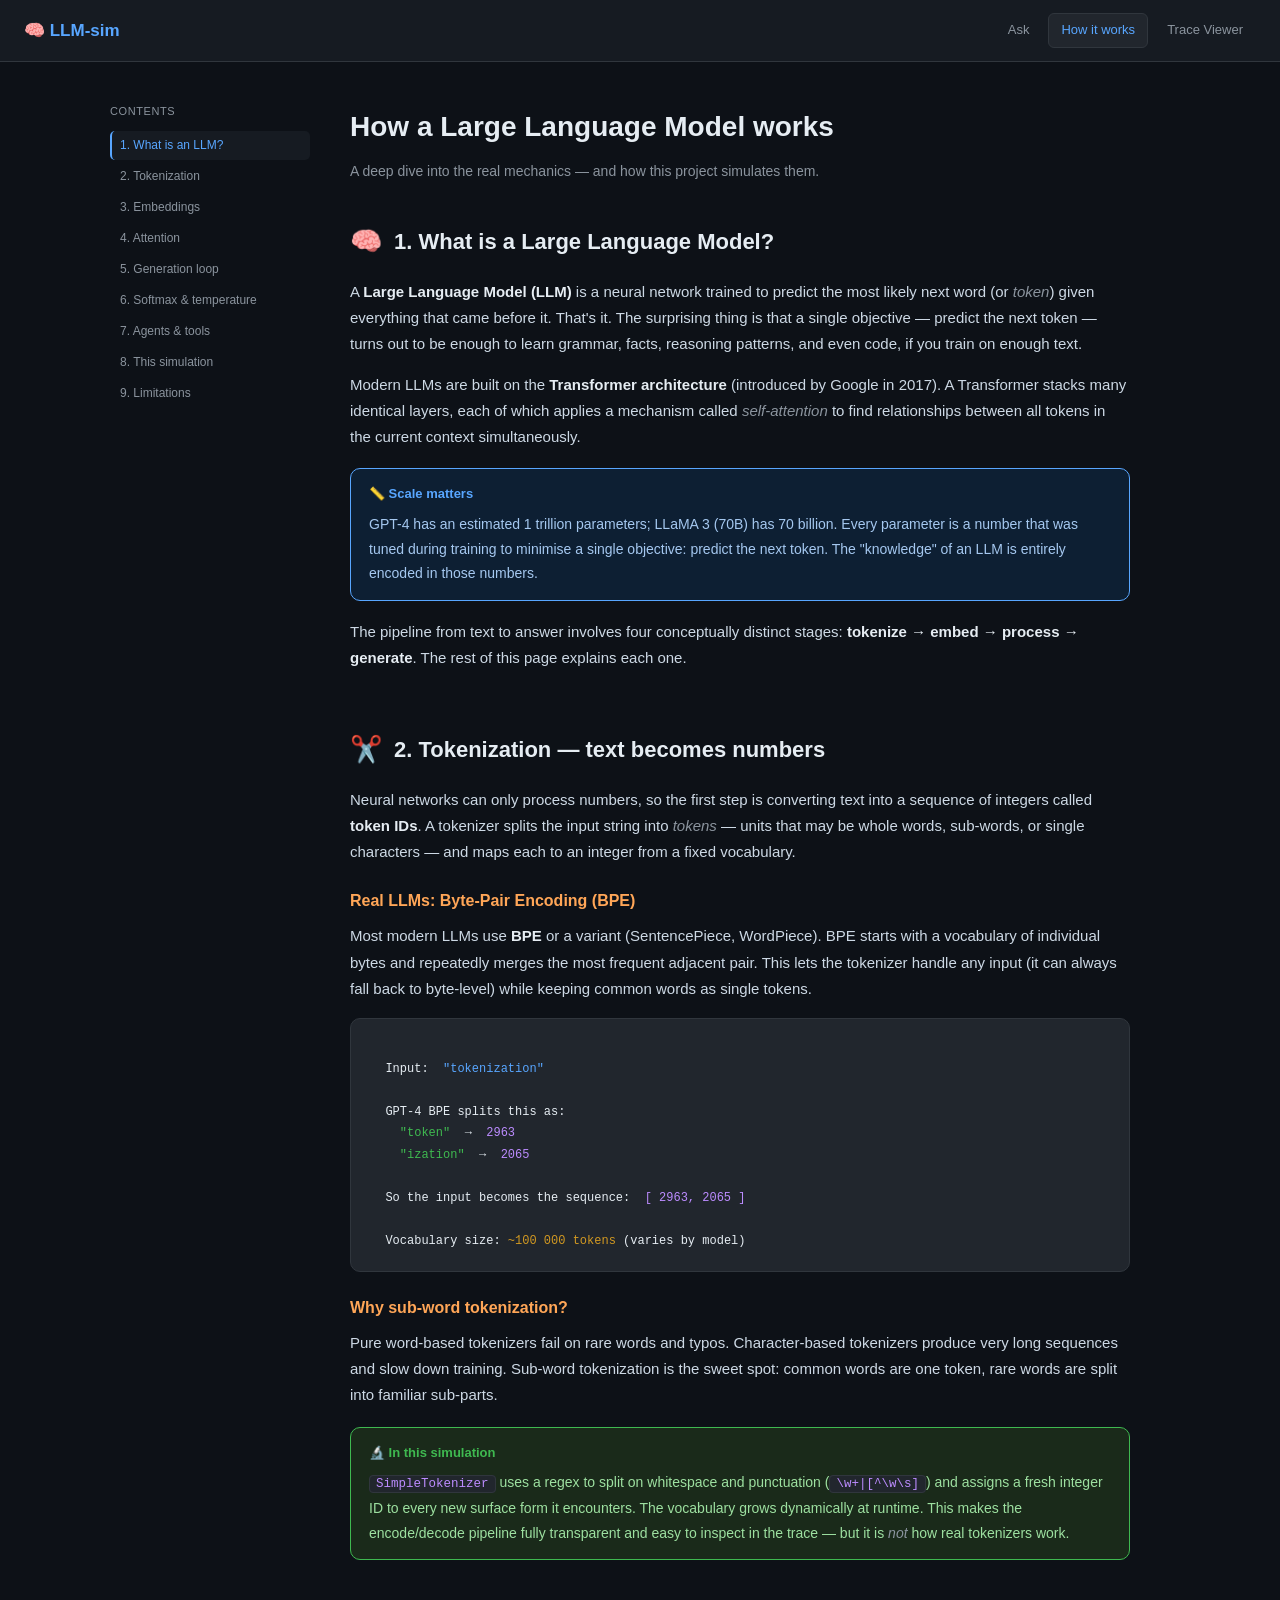
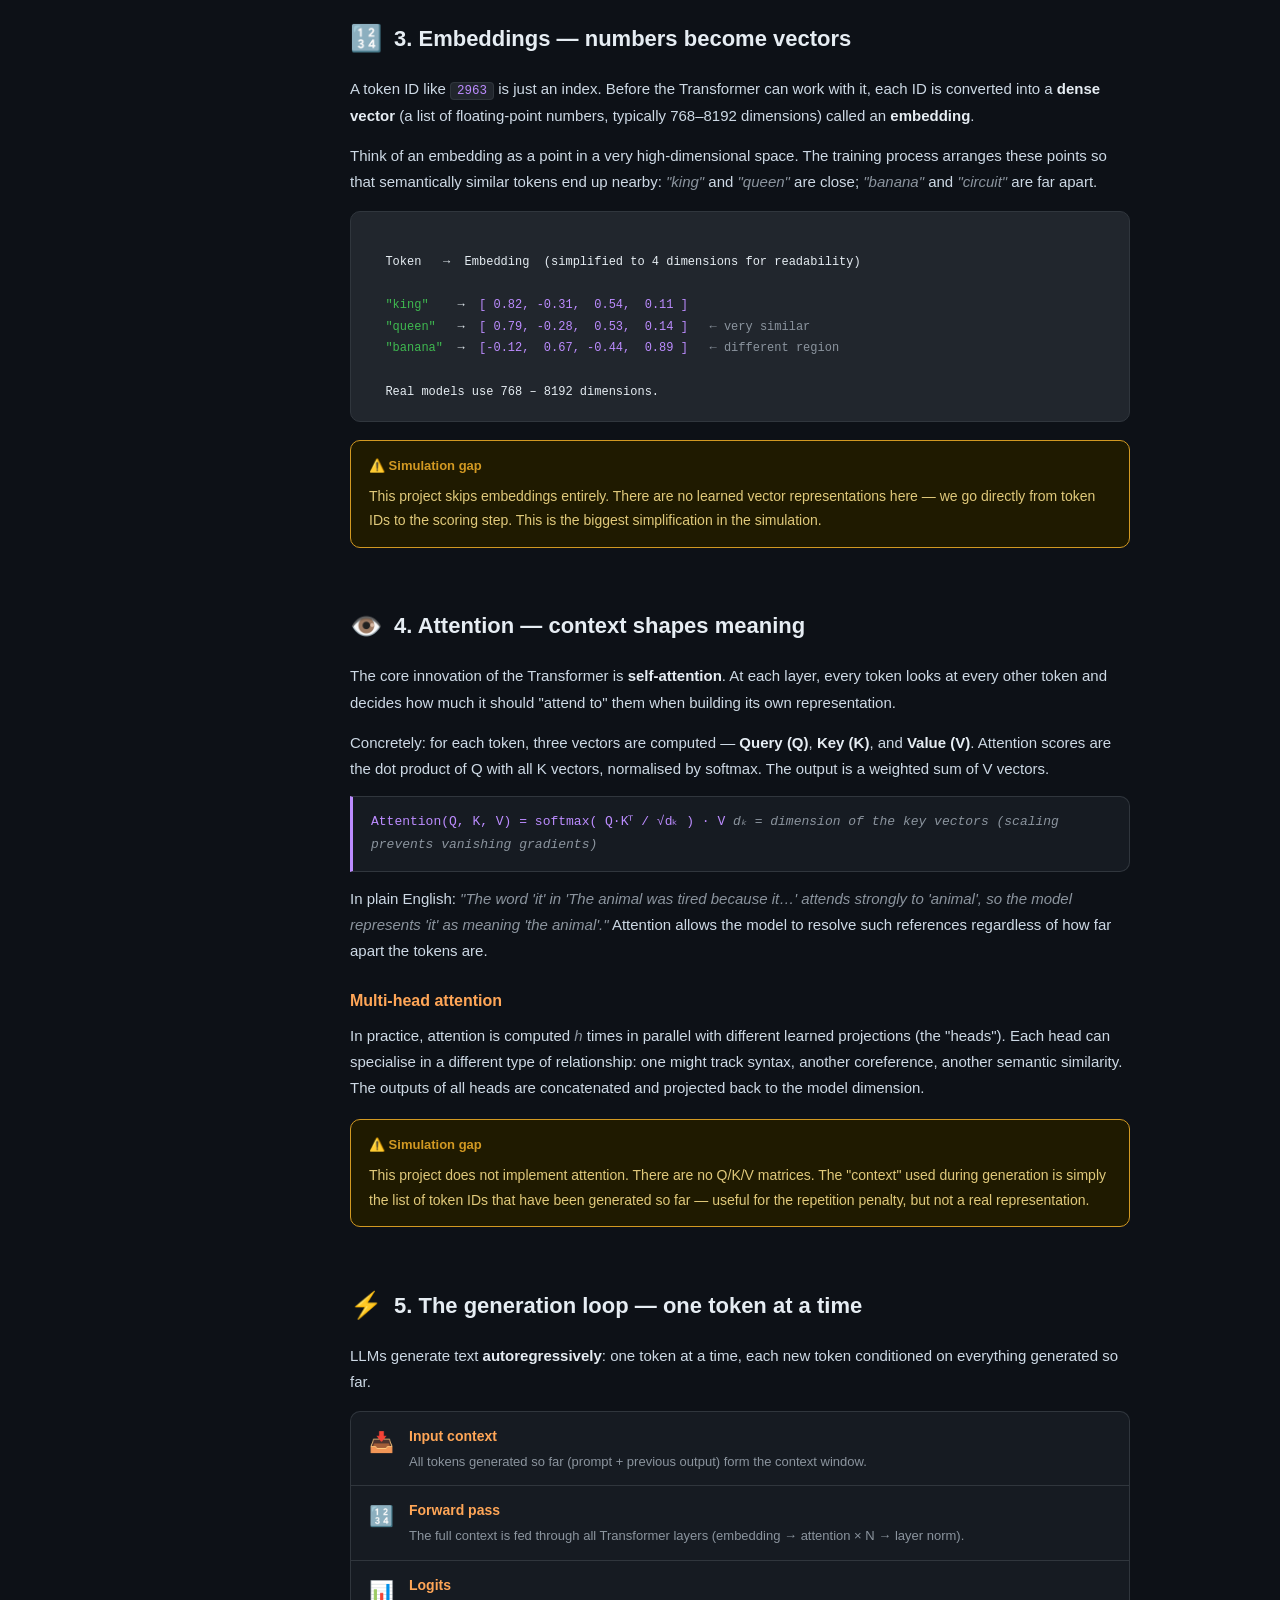
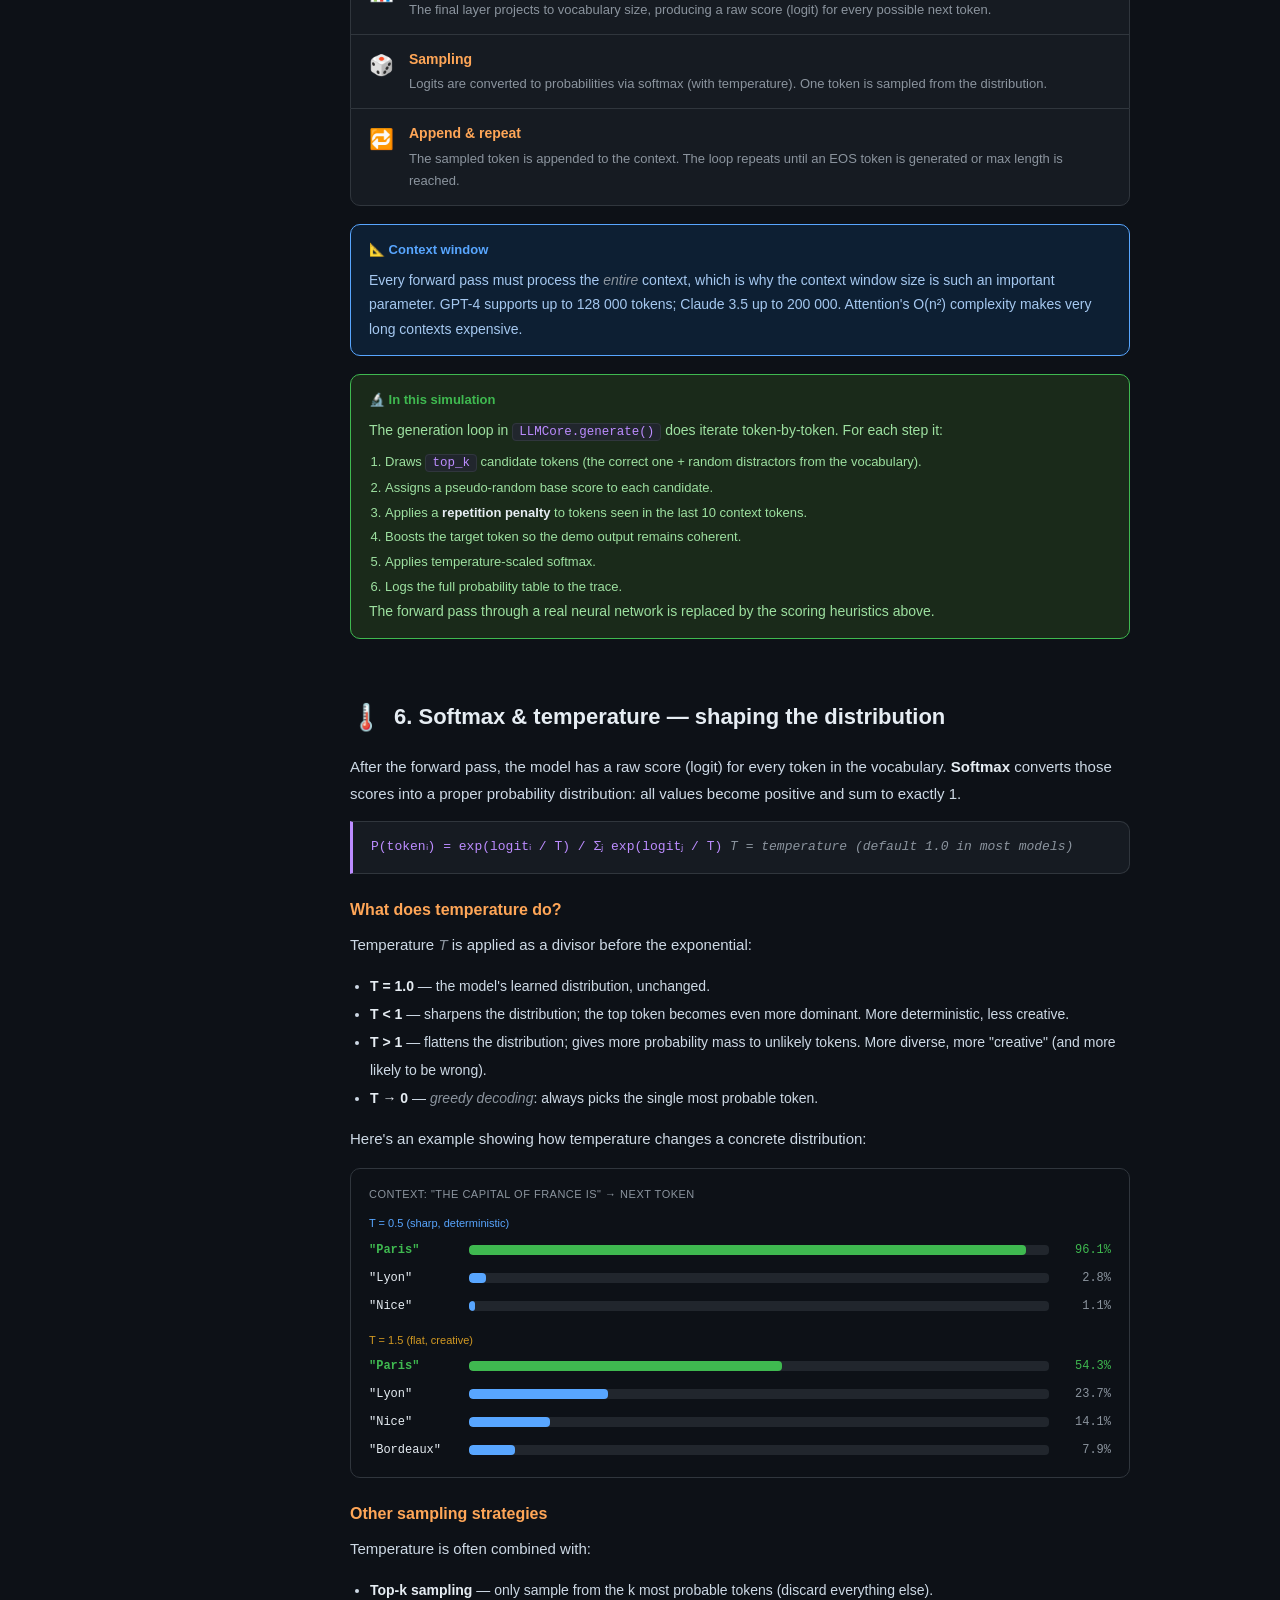
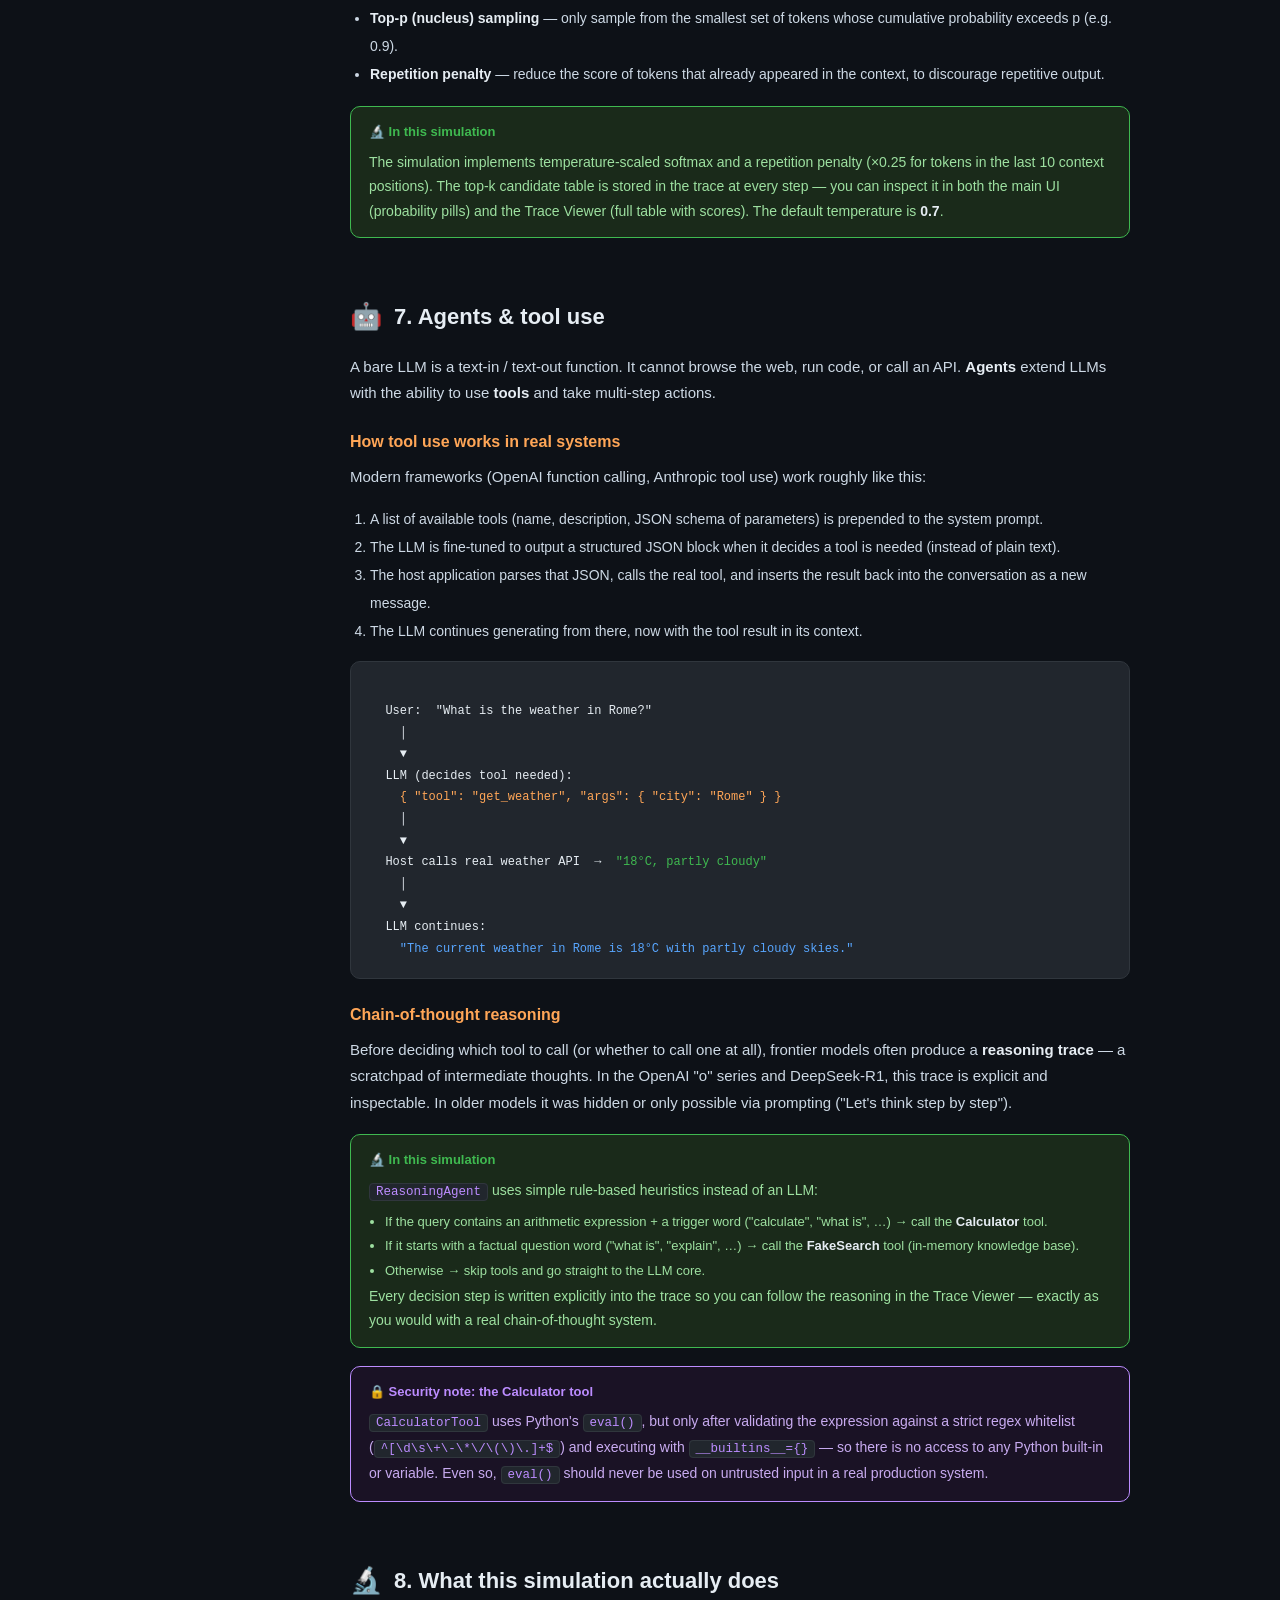
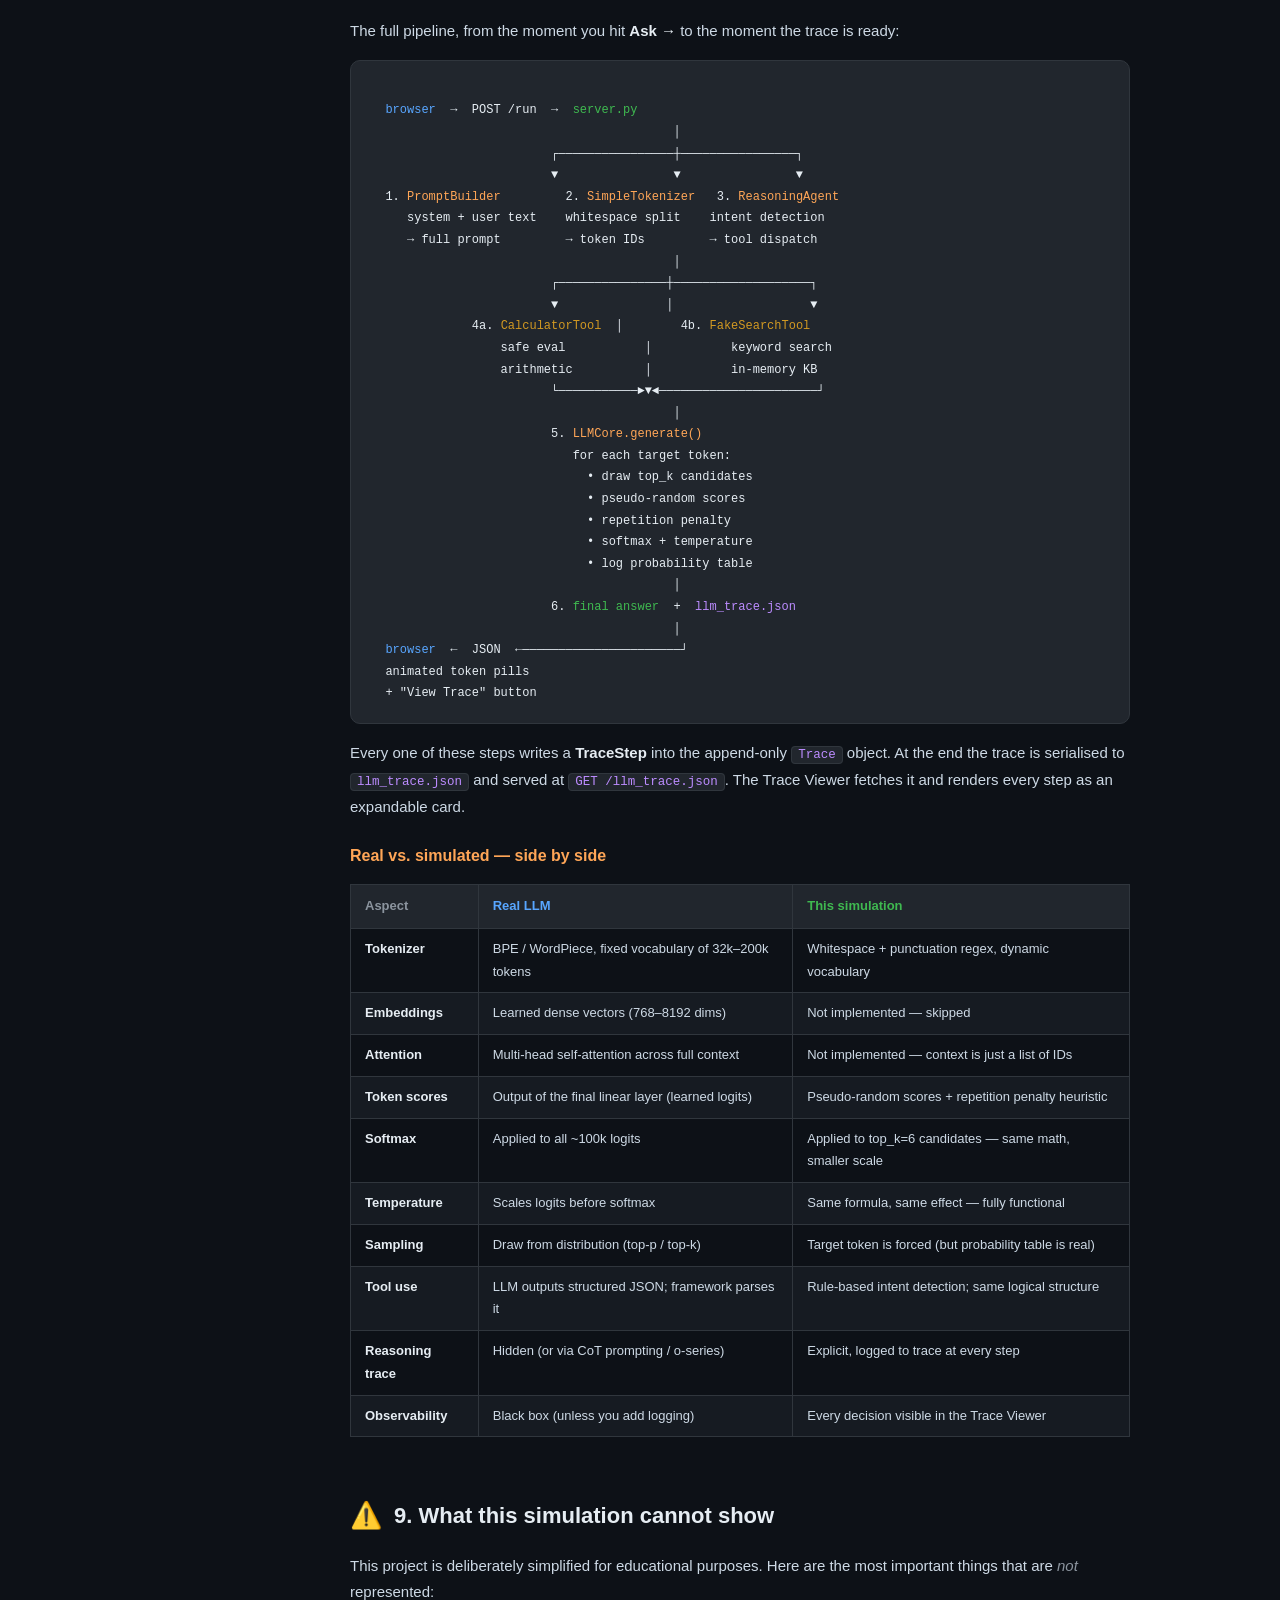
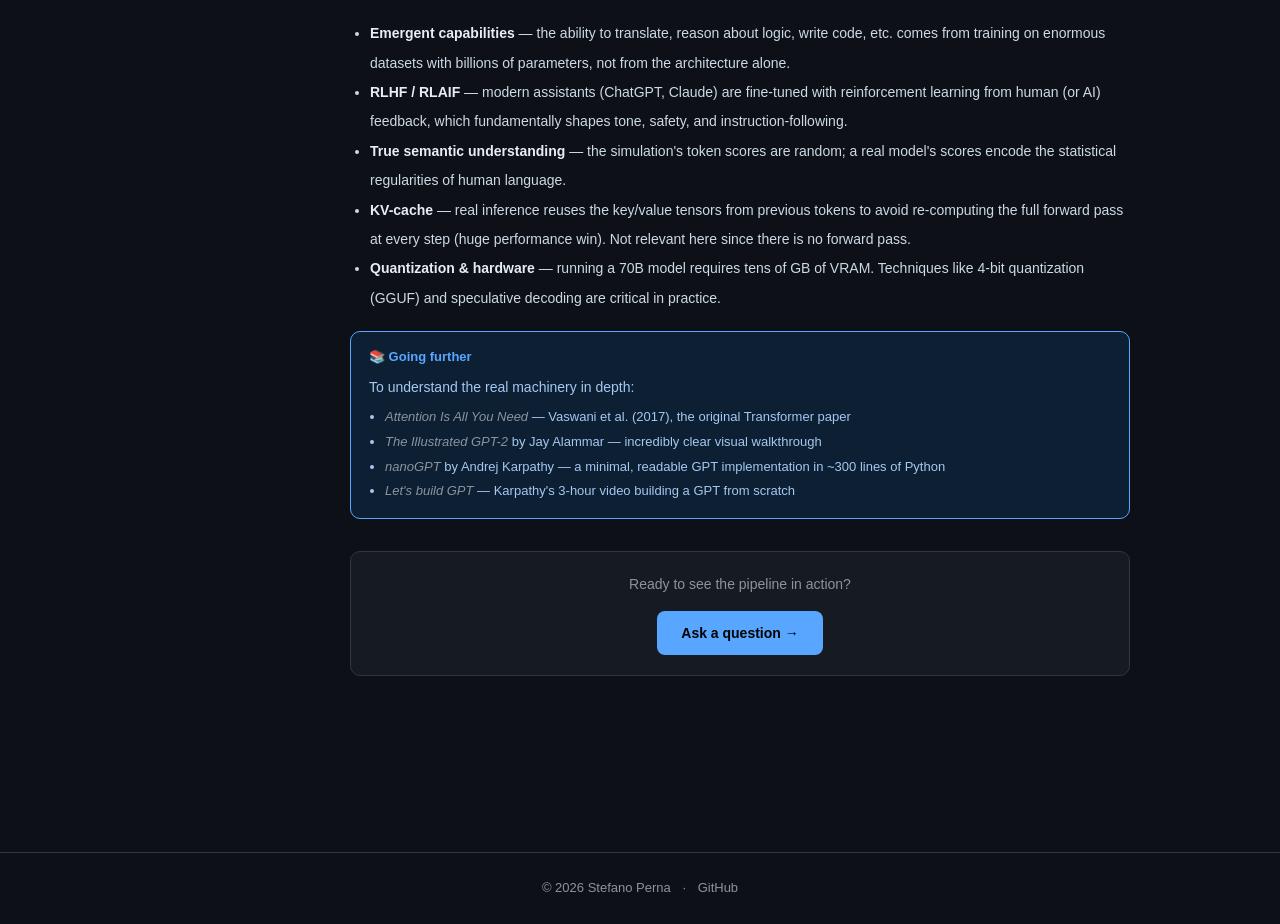
==== commit b987117a: "Minor changes on UI" ====
--- a/ui/about.html
+++ b/ui/about.html
@@ -3,7 +3,7 @@
 <head>
   <meta charset="UTF-8" />
   <meta name="viewport" content="width=device-width, initial-scale=1.0" />
-  <title>How it works — LLM Simulation Demo</title>
+  <title>How it works - LLM-sim</title>
   <style>
     *, *::before, *::after { box-sizing: border-box; margin: 0; padding: 0; }
 
@@ -322,7 +322,7 @@
 <body>
 
 <header>
-  <a class="logo" href="/">🧠 LLM Simulation Demo</a>
+  <a class="logo" href="/">🧠 LLM-sim</a>
   <nav>
     <a href="/">Ask</a>
     <a href="/about" class="active">How it works</a>
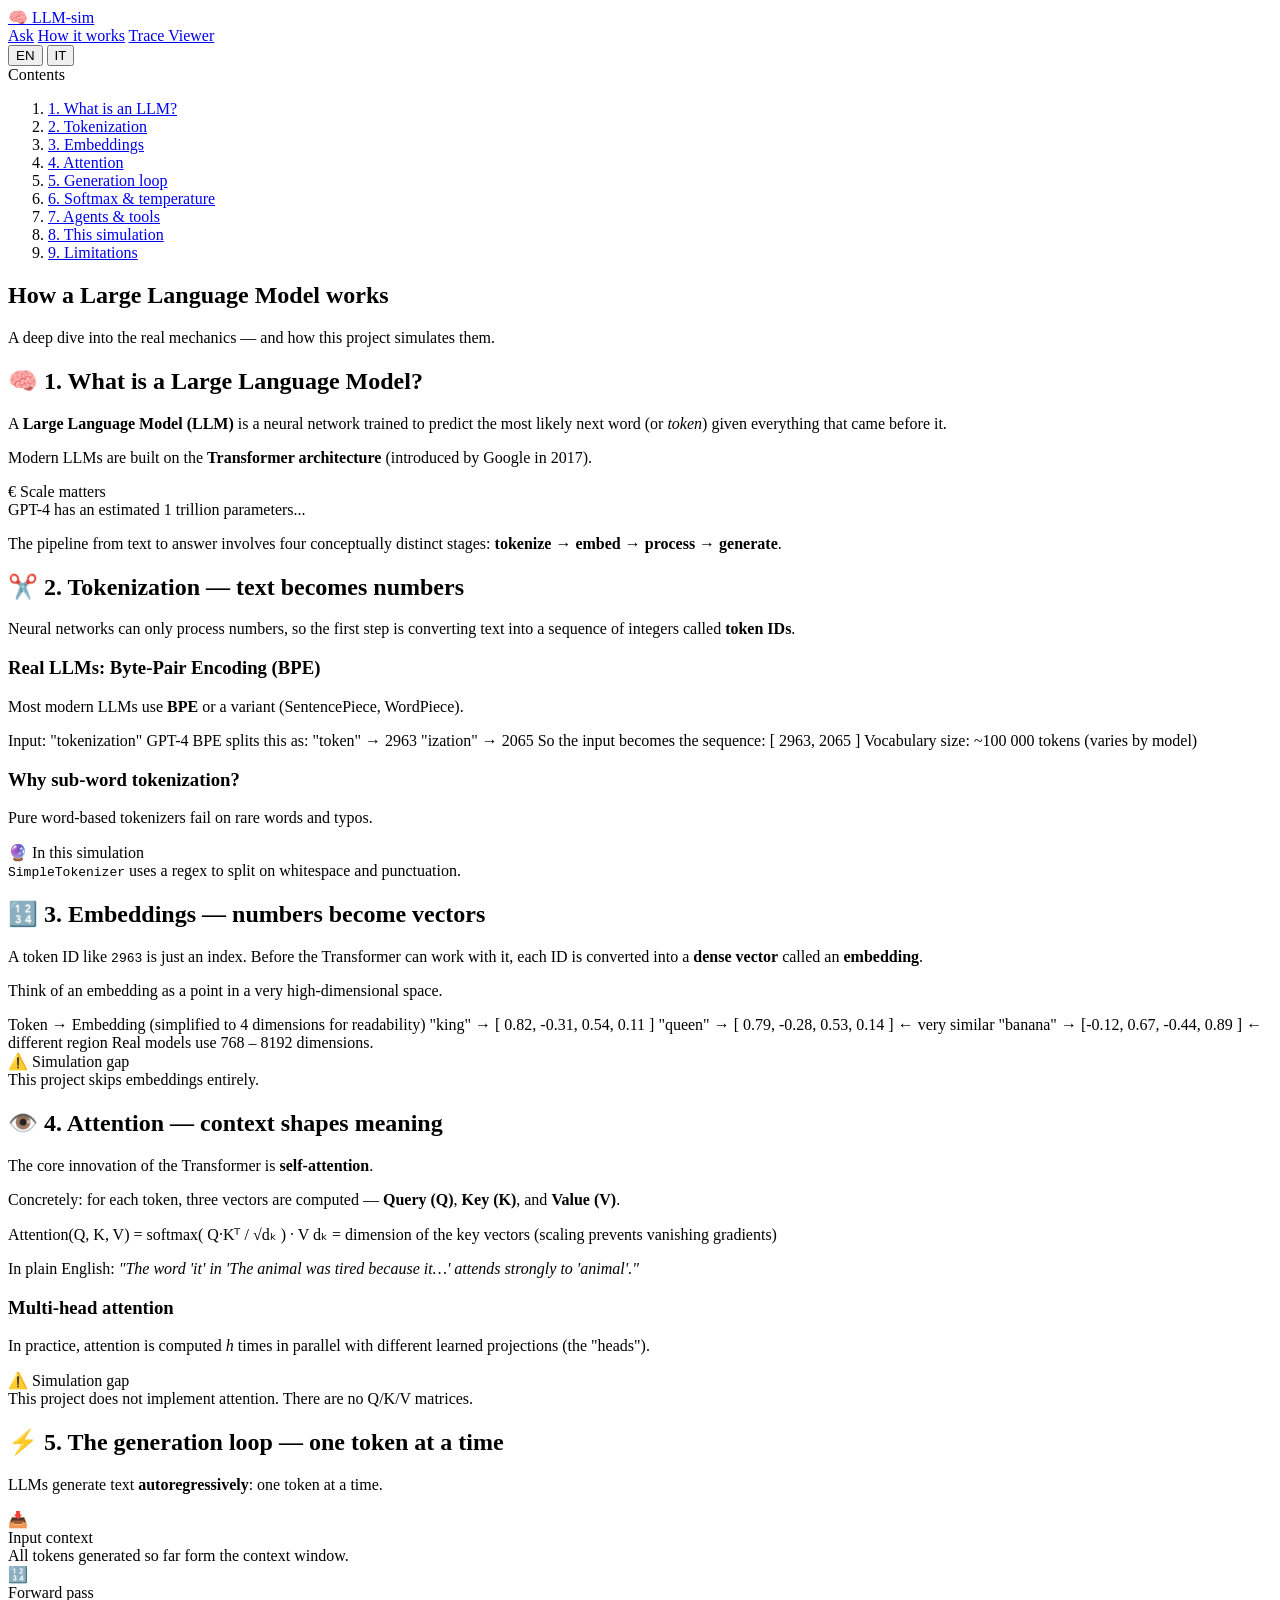
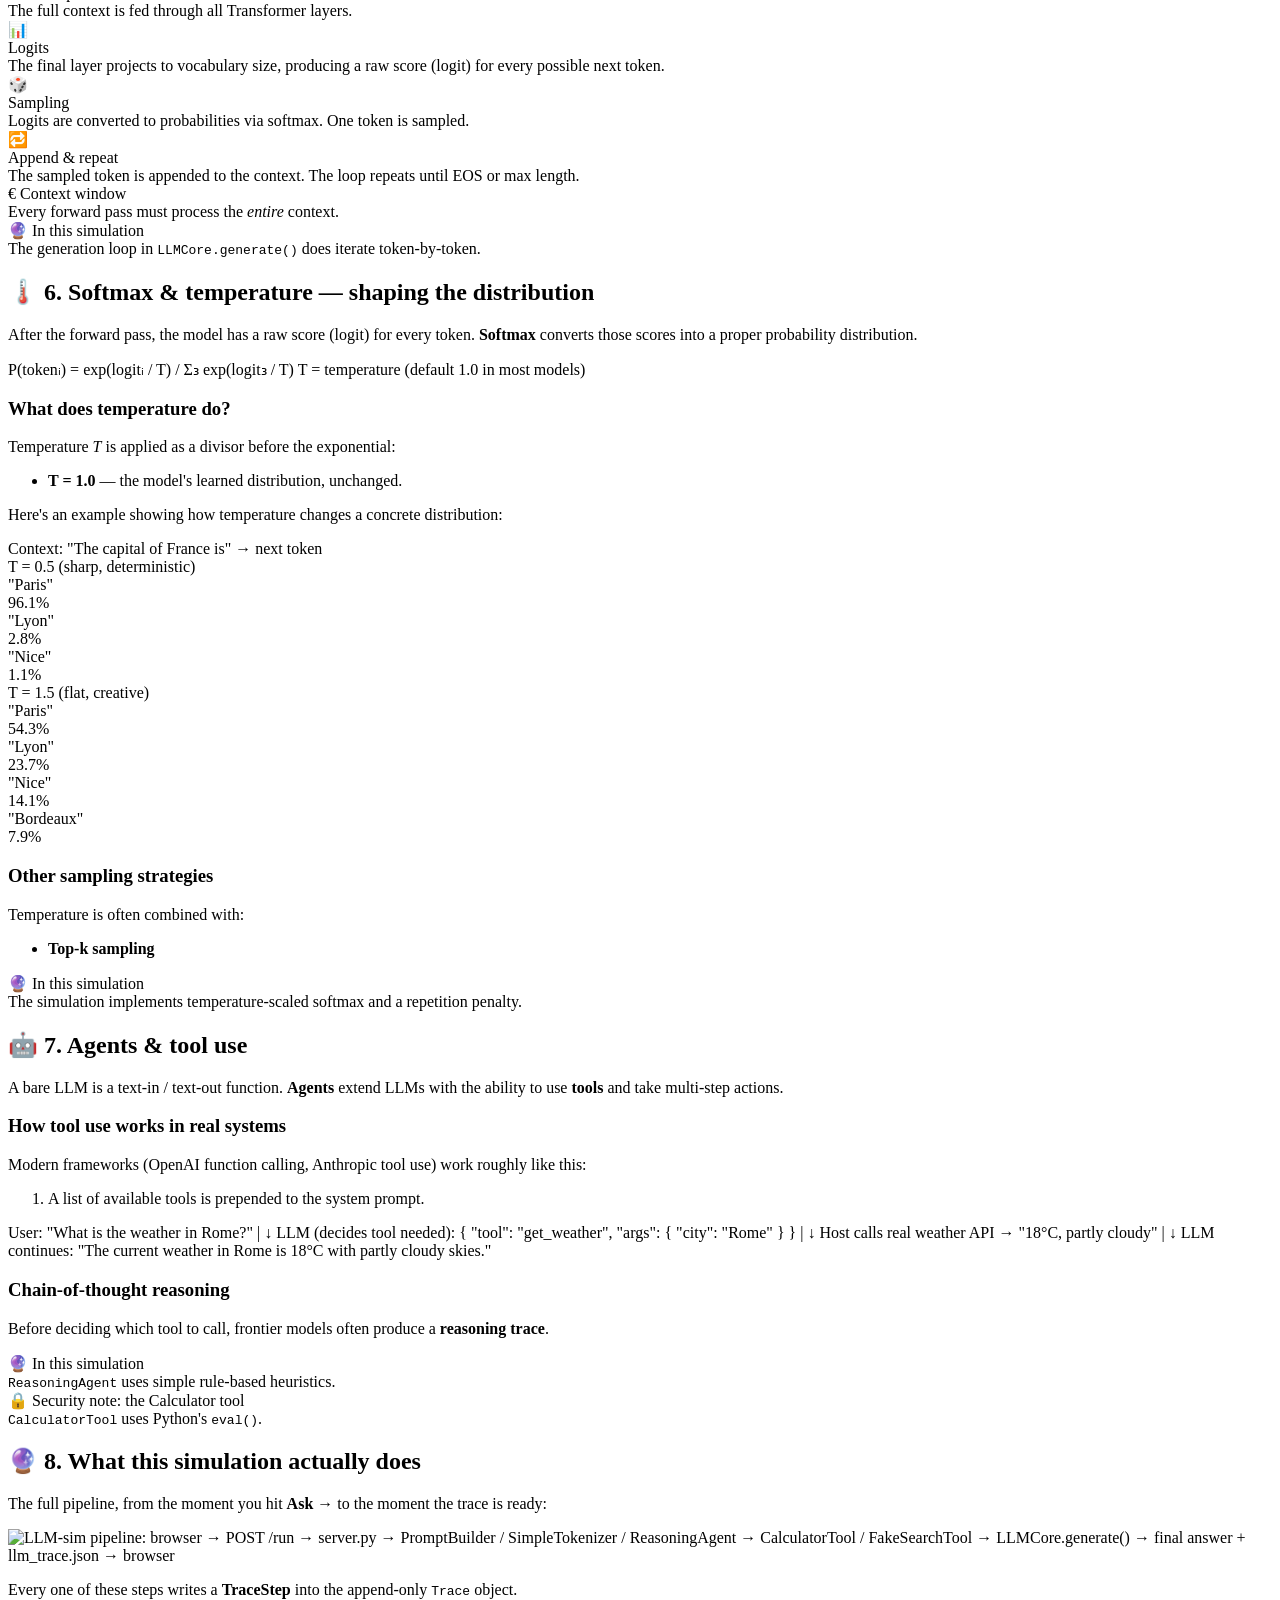
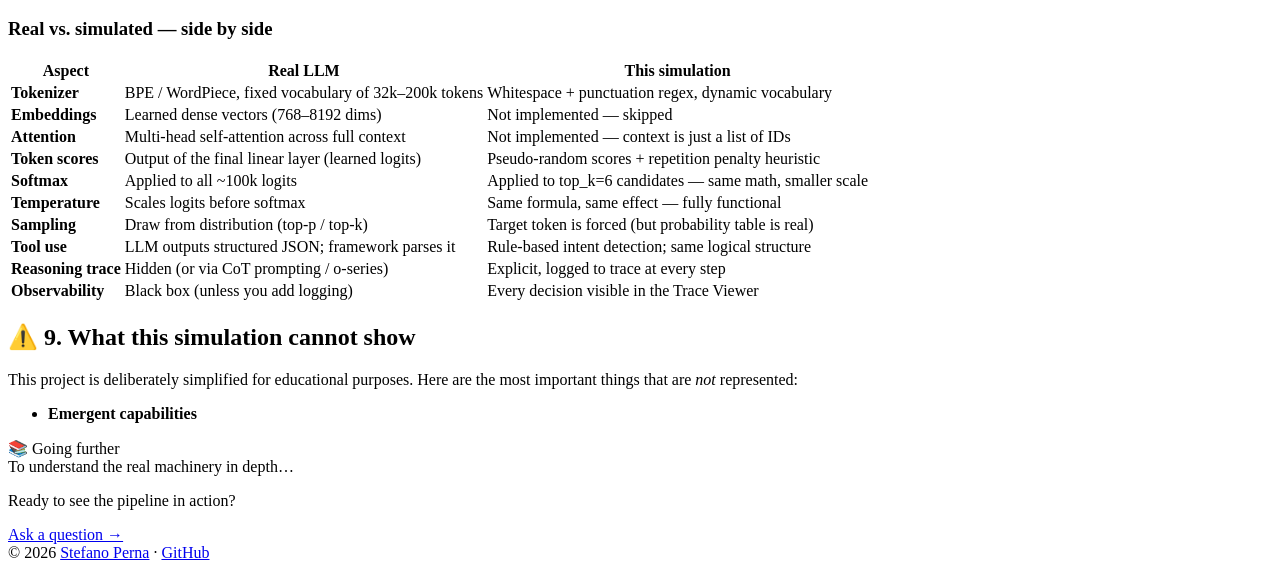
==== commit 16db8648: "Refactor of UI and added i18n" ====
--- a/ui/about.html
+++ b/ui/about.html
@@ -1,924 +1,360 @@
 <!DOCTYPE html>
-<html lang="en">
+<html lang="en" data-i18n-title="about.title">
 <head>
   <meta charset="UTF-8" />
   <meta name="viewport" content="width=device-width, initial-scale=1.0" />
   <title>How it works - LLM-sim</title>
-  <style>
-    *, *::before, *::after { box-sizing: border-box; margin: 0; padding: 0; }
-
-    :root {
-      --bg:        #0d1117;
-      --surface:   #161b22;
-      --surface2:  #21262d;
-      --border:    #30363d;
-      --text:      #e6edf3;
-      --muted:     #8b949e;
-      --accent:    #58a6ff;
-      --green:     #3fb950;
-      --yellow:    #d29922;
-      --red:       #f85149;
-      --purple:    #bc8cff;
-      --orange:    #ffa657;
-      --font-mono: "SFMono-Regular", Consolas, "Liberation Mono", Menlo, monospace;
-      --radius:    10px;
-      --content-w: 780px;
-    }
-
-    body {
-      background: var(--bg);
-      color: var(--text);
-      font-family: -apple-system, BlinkMacSystemFont, "Segoe UI", Roboto, sans-serif;
-      font-size: 15px;
-      line-height: 1.75;
-    }
-
-    /* ── Header ─────────────────────────────────────────────────────────── */
-    header {
-      background: var(--surface);
-      border-bottom: 1px solid var(--border);
-      padding: 13px 24px;
-      display: flex;
-      align-items: center;
-      gap: 12px;
-      position: sticky;
-      top: 0;
-      z-index: 100;
-    }
-    header a.logo { font-size: 17px; font-weight: 600; color: var(--accent); text-decoration: none; flex: 1; }
-    header a.logo:hover { text-decoration: underline; }
-    nav { display: flex; gap: 6px; }
-    nav a {
-      font-size: 13px;
-      color: var(--muted);
-      text-decoration: none;
-      padding: 5px 12px;
-      border-radius: 6px;
-      border: 1px solid transparent;
-      transition: color .15s, border-color .15s;
-    }
-    nav a:hover, nav a.active { color: var(--text); border-color: var(--border); }
-    nav a.active { background: var(--surface2); color: var(--accent); }
-
-    /* ── Layout ─────────────────────────────────────────────────────────── */
-    .page-wrap {
-      display: flex;
-      max-width: 1100px;
-      margin: 0 auto;
-      padding: 40px 20px 80px;
-      gap: 40px;
-      align-items: flex-start;
-    }
-
-    /* ── Sidebar ToC ─────────────────────────────────────────────────────── */
-    .toc {
-      width: 200px;
-      flex-shrink: 0;
-      position: sticky;
-      top: 70px;
-    }
-    .toc-title {
-      font-size: 11px;
-      text-transform: uppercase;
-      letter-spacing: .6px;
-      color: var(--muted);
-      margin-bottom: 10px;
-    }
-    .toc ol { list-style: none; padding: 0; }
-    .toc li { margin-bottom: 2px; }
-    .toc a {
-      font-size: 12px;
-      color: var(--muted);
-      text-decoration: none;
-      display: block;
-      padding: 4px 8px;
-      border-radius: 5px;
-      transition: color .15s, background .15s;
-      border-left: 2px solid transparent;
-    }
-    .toc a:hover { color: var(--text); background: var(--surface); }
-    .toc a.active { color: var(--accent); border-left-color: var(--accent); background: var(--surface); }
-    .toc .sub { padding-left: 18px; }
-
-    /* ── Content ─────────────────────────────────────────────────────────── */
-    article { flex: 1; min-width: 0; max-width: var(--content-w); }
-
-    /* Section */
-    .section {
-      margin-bottom: 56px;
-      scroll-margin-top: 80px;
-    }
-
-    .section-num {
-      display: inline-flex;
-      align-items: center;
-      justify-content: center;
-      width: 28px; height: 28px;
-      border-radius: 50%;
-      background: var(--surface2);
-      border: 1px solid var(--border);
-      font-size: 12px;
-      font-weight: 700;
-      color: var(--accent);
-      margin-bottom: 10px;
-    }
-
-    h2 {
-      font-size: 22px;
-      font-weight: 700;
-      color: var(--text);
-      margin-bottom: 14px;
-      display: flex;
-      align-items: center;
-      gap: 12px;
-    }
-    h2 .icon { font-size: 26px; }
-
-    h3 {
-      font-size: 16px;
-      font-weight: 600;
-      color: var(--orange);
-      margin: 22px 0 8px;
-    }
-
-    p { margin-bottom: 14px; color: #cdd9e5; }
-    p:last-child { margin-bottom: 0; }
-
-    strong { color: var(--text); }
-    em { font-style: italic; color: var(--muted); }
-    code {
-      font-family: var(--font-mono);
-      font-size: 12.5px;
-      background: var(--surface2);
-      border: 1px solid var(--border);
-      border-radius: 4px;
-      padding: 1px 6px;
-      color: var(--purple);
-    }
-
-    /* ── Callout boxes ───────────────────────────────────────────────────── */
-    .callout {
-      border-radius: var(--radius);
-      padding: 14px 18px;
-      margin: 18px 0;
-      border: 1px solid;
-      font-size: 14px;
-    }
-    .callout-title { font-weight: 700; margin-bottom: 6px; font-size: 13px; }
-    .callout.info   { background: #0d1f33; border-color: var(--accent);  color: #a5c8f0; }
-    .callout.info   .callout-title { color: var(--accent); }
-    .callout.sim    { background: #1a2a1a; border-color: var(--green);  color: #9de0a0; }
-    .callout.sim    .callout-title { color: var(--green); }
-    .callout.warn   { background: #1f1a00; border-color: var(--yellow); color: #e0c97a; }
-    .callout.warn   .callout-title { color: var(--yellow); }
-    .callout.detail { background: #1a1225; border-color: var(--purple); color: #c8abf0; }
-    .callout.detail .callout-title { color: var(--purple); }
-
-    /* ── Diagrams (ASCII-style boxes) ────────────────────────────────────── */
-    .diagram {
-      background: var(--surface2);
-      border: 1px solid var(--border);
-      border-radius: var(--radius);
-      padding: 18px 20px;
-      font-family: var(--font-mono);
-      font-size: 12px;
-      line-height: 1.8;
-      overflow-x: auto;
-      margin: 16px 0;
-      color: var(--text);
-      white-space: pre;
-    }
-    .diagram .hl  { color: var(--accent); }
-    .diagram .g   { color: var(--green); }
-    .diagram .y   { color: var(--yellow); }
-    .diagram .p   { color: var(--purple); }
-    .diagram .o   { color: var(--orange); }
-    .diagram .m   { color: var(--muted); }
-
-    /* ── Formula boxes ───────────────────────────────────────────────────── */
-    .formula {
-      background: var(--surface);
-      border: 1px solid var(--border);
-      border-left: 3px solid var(--purple);
-      border-radius: 0 var(--radius) var(--radius) 0;
-      padding: 14px 18px;
-      margin: 14px 0;
-      font-family: var(--font-mono);
-      font-size: 13px;
-      color: var(--purple);
-    }
-    .formula .comment { color: var(--muted); font-style: italic; }
-
-    /* ── Step pipeline ───────────────────────────────────────────────────── */
-    .pipeline {
-      display: flex;
-      flex-direction: column;
-      gap: 0;
-      margin: 16px 0;
-    }
-    .pipe-step {
-      display: flex;
-      align-items: flex-start;
-      gap: 14px;
-      padding: 12px 16px;
-      background: var(--surface);
-      border: 1px solid var(--border);
-      border-bottom: none;
-      transition: background .15s;
-    }
-    .pipe-step:first-child { border-radius: var(--radius) var(--radius) 0 0; }
-    .pipe-step:last-child  { border-radius: 0 0 var(--radius) var(--radius); border-bottom: 1px solid var(--border); }
-    .pipe-step:hover { background: var(--surface2); }
-    .pipe-icon { font-size: 20px; width: 28px; text-align: center; flex-shrink: 0; margin-top: 1px; }
-    .pipe-body {}
-    .pipe-name { font-weight: 700; font-size: 14px; color: var(--orange); }
-    .pipe-desc { font-size: 13px; color: var(--muted); margin-top: 2px; }
-    .pipe-arrow {
-      text-align: center;
-      color: var(--border);
-      font-size: 18px;
-      line-height: 1;
-      margin: -1px 0;
-      z-index: 1;
-      position: relative;
-    }
-
-    /* ── Comparison table ────────────────────────────────────────────────── */
-    .compare {
-      width: 100%;
-      border-collapse: collapse;
-      margin: 14px 0;
-      font-size: 13px;
-    }
-    .compare th {
-      background: var(--surface2);
-      padding: 10px 14px;
-      text-align: left;
-      border: 1px solid var(--border);
-      color: var(--muted);
-      font-weight: 600;
-    }
-    .compare th.real  { color: var(--accent); }
-    .compare th.sim   { color: var(--green); }
-    .compare td {
-      padding: 9px 14px;
-      border: 1px solid var(--border);
-      vertical-align: top;
-      color: #cdd9e5;
-    }
-    .compare tr:nth-child(even) td { background: var(--surface); }
-
-    /* ── Token probability demo ──────────────────────────────────────────── */
-    .prob-demo {
-      background: var(--bg);
-      border: 1px solid var(--border);
-      border-radius: var(--radius);
-      padding: 16px 18px;
-      margin: 16px 0;
-    }
-    .prob-row {
-      display: flex;
-      align-items: center;
-      gap: 10px;
-      margin-bottom: 7px;
-    }
-    .prob-row:last-child { margin-bottom: 0; }
-    .prob-tok {
-      font-family: var(--font-mono);
-      font-size: 12px;
-      width: 90px;
-      color: var(--text);
-    }
-    .prob-bar-wrap { flex: 1; background: var(--surface2); border-radius: 4px; height: 10px; overflow: hidden; }
-    .prob-bar-fill { height: 100%; border-radius: 4px; background: var(--accent); }
-    .prob-bar-fill.winner { background: var(--green); }
-    .prob-pct { font-family: var(--font-mono); font-size: 12px; color: var(--muted); width: 52px; text-align: right; }
-    .prob-row.winner .prob-tok { color: var(--green); font-weight: 700; }
-    .prob-row.winner .prob-pct { color: var(--green); }
-
-    /* ── Scrollbar ───────────────────────────────────────────────────────── */
-    ::-webkit-scrollbar { width: 6px; height: 6px; }
-    ::-webkit-scrollbar-track { background: var(--bg); }
-    ::-webkit-scrollbar-thumb { background: var(--border); border-radius: 3px; }
-
-    /* ── Footer ─────────────────────────────────────────────────────────── */
-    footer {
-      text-align: center;
-      padding: 24px 16px;
-      font-size: 13px;
-      color: var(--muted);
-      border-top: 1px solid var(--border);
-      margin-top: 40px;
-    }
-    footer a { color: var(--muted); text-decoration: none; transition: color .15s; }
-    footer a:hover { color: var(--accent); }
-    .footer-sep { margin: 0 8px; }
-    @media (max-width: 780px) {
-      .toc { display: none; }
-      .page-wrap { padding: 20px 16px 60px; }
-    }
-  </style>
+  <link rel="stylesheet" href="/css/main.css" />
+  <link rel="stylesheet" href="/css/about.css" />
 </head>
 <body>
 
 <header>
-  <a class="logo" href="/">🧠 LLM-sim</a>
+  <a class="logo" href="/">&#129504; LLM-sim</a>
   <nav>
-    <a href="/">Ask</a>
-    <a href="/about" class="active">How it works</a>
-    <a href="/trace">Trace Viewer</a>
+    <a href="/" data-i18n="nav.ask">Ask</a>
+    <a href="/about" class="active" data-i18n="nav.howitworks">How it works</a>
+    <a href="/trace" data-i18n="nav.traceviewer">Trace Viewer</a>
   </nav>
+  <div class="lang-switcher">
+    <button data-lang="en" data-i18n="lang.en">EN</button>
+    <button data-lang="it" data-i18n="lang.it">IT</button>
+  </div>
 </header>
 
 <div class="page-wrap">
 
-  <!-- ── Table of contents ──────────────────────────────────────────── -->
+  <!-- Table of contents -->
   <aside class="toc">
-    <div class="toc-title">Contents</div>
+    <div class="toc-title" data-i18n="about.toc.title">Contents</div>
     <ol>
-      <li><a href="#what-is-llm">1. What is an LLM?</a></li>
-      <li><a href="#tokenization">2. Tokenization</a></li>
-      <li><a href="#embeddings">3. Embeddings</a></li>
-      <li><a href="#attention">4. Attention</a></li>
-      <li><a href="#generation">5. Generation loop</a></li>
-      <li><a href="#softmax">6. Softmax & temperature</a></li>
-      <li><a href="#agents">7. Agents & tools</a></li>
-      <li><a href="#simulation">8. This simulation</a></li>
-      <li><a href="#limits">9. Limitations</a></li>
+      <li><a href="#what-is-llm"  data-i18n="about.toc.1">1. What is an LLM?</a></li>
+      <li><a href="#tokenization" data-i18n="about.toc.2">2. Tokenization</a></li>
+      <li><a href="#embeddings"   data-i18n="about.toc.3">3. Embeddings</a></li>
+      <li><a href="#attention"    data-i18n="about.toc.4">4. Attention</a></li>
+      <li><a href="#generation"   data-i18n="about.toc.5">5. Generation loop</a></li>
+      <li><a href="#softmax"      data-i18n="about.toc.6">6. Softmax &amp; temperature</a></li>
+      <li><a href="#agents"       data-i18n="about.toc.7">7. Agents &amp; tools</a></li>
+      <li><a href="#simulation"   data-i18n="about.toc.8">8. This simulation</a></li>
+      <li><a href="#limits"       data-i18n="about.toc.9">9. Limitations</a></li>
     </ol>
   </aside>
 
-  <!-- ── Article ────────────────────────────────────────────────────── -->
+  <!-- Article -->
   <article>
 
-    <div style="margin-bottom:36px">
-      <h1 style="font-size:28px;font-weight:700;margin-bottom:8px">How a Large Language Model works</h1>
-      <p style="color:var(--muted);font-size:14px">
-        A deep dive into the real mechanics — and how this project simulates them.
+    <div class="article-intro">
+      <h1 data-i18n="about.h1">How a Large Language Model works</h1>
+      <p class="subtitle" data-i18n-html="about.h1.sub">
+        A deep dive into the real mechanics &mdash; and how this project simulates them.
       </p>
     </div>
 
-    <!-- ═══════════════════════════════════════════════════════════════ -->
+    <!-- ═══════════ Section 1 ═══════════ -->
     <section class="section" id="what-is-llm">
-      <h2><span class="icon">🧠</span> 1. What is a Large Language Model?</h2>
-
-      <p>
-        A <strong>Large Language Model (LLM)</strong> is a neural network trained to predict
-        the most likely next word (or <em>token</em>) given everything that came before it.
-        That's it. The surprising thing is that a single objective — predict the next token —
-        turns out to be enough to learn grammar, facts, reasoning patterns, and even code,
-        if you train on enough text.
-      </p>
-
-      <p>
-        Modern LLMs are built on the <strong>Transformer architecture</strong> (introduced by
-        Google in 2017). A Transformer stacks many identical layers, each of which applies
-        a mechanism called <em>self-attention</em> to find relationships between all tokens
-        in the current context simultaneously.
-      </p>
-
+      <h2><span class="icon">&#129504;</span> <span data-i18n="about.s1.h2">1. What is a Large Language Model?</span></h2>
+      <p data-i18n-html="about.s1.p1">A <strong>Large Language Model (LLM)</strong> is a neural network trained to predict the most likely next word (or <em>token</em>) given everything that came before it.</p>
+      <p data-i18n-html="about.s1.p2">Modern LLMs are built on the <strong>Transformer architecture</strong> (introduced by Google in 2017).</p>
       <div class="callout info">
-        <div class="callout-title">📏 Scale matters</div>
-        GPT-4 has an estimated 1 trillion parameters; LLaMA 3 (70B) has 70 billion.
-        Every parameter is a number that was tuned during training to minimise a
-        single objective: predict the next token. The "knowledge" of an LLM is
-        entirely encoded in those numbers.
-      </div>
-
-      <p>
-        The pipeline from text to answer involves four conceptually distinct stages:
-        <strong>tokenize → embed → process → generate</strong>.
-        The rest of this page explains each one.
-      </p>
-    </section>
-
-    <!-- ═══════════════════════════════════════════════════════════════ -->
+        <div class="callout-title" data-i18n="about.s1.callout.title">&#128 Scale matters</div>
+        <span data-i18n="about.s1.callout.body">GPT-4 has an estimated 1 trillion parameters...</span>
+      </div>
+      <p data-i18n-html="about.s1.p3">The pipeline from text to answer involves four conceptually distinct stages: <strong>tokenize &rarr; embed &rarr; process &rarr; generate</strong>.</p>
+    </section>
+
+    <!-- ═══════════ Section 2 ═══════════ -->
     <section class="section" id="tokenization">
-      <h2><span class="icon">✂️</span> 2. Tokenization — text becomes numbers</h2>
-
-      <p>
-        Neural networks can only process numbers, so the first step is converting text
-        into a sequence of integers called <strong>token IDs</strong>. A tokenizer
-        splits the input string into <em>tokens</em> — units that may be whole words,
-        sub-words, or single characters — and maps each to an integer from a fixed
-        vocabulary.
-      </p>
-
-      <h3>Real LLMs: Byte-Pair Encoding (BPE)</h3>
-      <p>
-        Most modern LLMs use <strong>BPE</strong> or a variant (SentencePiece, WordPiece).
-        BPE starts with a vocabulary of individual bytes and repeatedly merges the most
-        frequent adjacent pair. This lets the tokenizer handle any input (it can always
-        fall back to byte-level) while keeping common words as single tokens.
-      </p>
-
-      <div class="diagram">
-  Input:  <span class="hl">"tokenization"</span>
+      <h2><span class="icon">&#9986;&#65039;</span> <span data-i18n="about.s2.h2">2. Tokenization &mdash; text becomes numbers</span></h2>
+      <p data-i18n-html="about.s2.p1">Neural networks can only process numbers, so the first step is converting text into a sequence of integers called <strong>token IDs</strong>.</p>
+      <h3 data-i18n="about.s2.h3.bpe">Real LLMs: Byte-Pair Encoding (BPE)</h3>
+      <p data-i18n-html="about.s2.p2">Most modern LLMs use <strong>BPE</strong> or a variant (SentencePiece, WordPiece).</p>
+      <div class="diagram">  Input:  <span class="hl">&quot;tokenization&quot;</span>
 
   GPT-4 BPE splits this as:
-    <span class="g">"token"</span>  →  <span class="p">2963</span>
-    <span class="g">"ization"</span>  →  <span class="p">2065</span>
+    <span class="g">&quot;token&quot;</span>  &rarr;  <span class="p">2963</span>
+    <span class="g">&quot;ization&quot;</span>  &rarr;  <span class="p">2065</span>
 
   So the input becomes the sequence:  <span class="p">[ 2963, 2065 ]</span>
 
   Vocabulary size: <span class="y">~100 000 tokens</span> (varies by model)</div>
-
-      <h3>Why sub-word tokenization?</h3>
-      <p>
-        Pure word-based tokenizers fail on rare words and typos.
-        Character-based tokenizers produce very long sequences and slow down training.
-        Sub-word tokenization is the sweet spot: common words are one token,
-        rare words are split into familiar sub-parts.
-      </p>
-
+      <h3 data-i18n="about.s2.h3.sub">Why sub-word tokenization?</h3>
+      <p data-i18n="about.s2.p3">Pure word-based tokenizers fail on rare words and typos.</p>
       <div class="callout sim">
-        <div class="callout-title">🔬 In this simulation</div>
-        <code>SimpleTokenizer</code> uses a regex to split on whitespace and punctuation
-        (<code>\w+|[^\w\s]</code>) and assigns a fresh integer ID to every new surface form
-        it encounters. The vocabulary grows dynamically at runtime. This makes the
-        encode/decode pipeline fully transparent and easy to inspect in the trace —
-        but it is <em>not</em> how real tokenizers work.
-      </div>
-    </section>
-
-    <!-- ═══════════════════════════════════════════════════════════════ -->
+        <div class="callout-title" data-i18n="about.s2.sim.title">&#128302; In this simulation</div>
+        <span data-i18n-html="about.s2.sim.body"><code>SimpleTokenizer</code> uses a regex to split on whitespace and punctuation.</span>
+      </div>
+    </section>
+
+    <!-- ═══════════ Section 3 ═══════════ -->
     <section class="section" id="embeddings">
-      <h2><span class="icon">🔢</span> 3. Embeddings — numbers become vectors</h2>
-
-      <p>
-        A token ID like <code>2963</code> is just an index. Before the Transformer can
-        work with it, each ID is converted into a <strong>dense vector</strong> (a list of
-        floating-point numbers, typically 768–8192 dimensions) called an
-        <strong>embedding</strong>.
-      </p>
-
-      <p>
-        Think of an embedding as a point in a very high-dimensional space. The training
-        process arranges these points so that semantically similar tokens end up nearby:
-        <em>"king"</em> and <em>"queen"</em> are close; <em>"banana"</em> and
-        <em>"circuit"</em> are far apart.
-      </p>
-
-      <div class="diagram">
-  Token   →  Embedding  (simplified to 4 dimensions for readability)
-
-  <span class="g">"king"</span>    →  <span class="p">[ 0.82, -0.31,  0.54,  0.11 ]</span>
-  <span class="g">"queen"</span>   →  <span class="p">[ 0.79, -0.28,  0.53,  0.14 ]</span>   <span class="m">← very similar</span>
-  <span class="g">"banana"</span>  →  <span class="p">[-0.12,  0.67, -0.44,  0.89 ]</span>   <span class="m">← different region</span>
-
-  Real models use 768 – 8192 dimensions.</div>
-
+      <h2><span class="icon">&#128290;</span> <span data-i18n="about.s3.h2">3. Embeddings &mdash; numbers become vectors</span></h2>
+      <p data-i18n-html="about.s3.p1">A token ID like <code>2963</code> is just an index. Before the Transformer can work with it, each ID is converted into a <strong>dense vector</strong> called an <strong>embedding</strong>.</p>
+      <p data-i18n-html="about.s3.p2">Think of an embedding as a point in a very high-dimensional space.</p>
+      <div class="diagram">  Token   &rarr;  Embedding  (simplified to 4 dimensions for readability)
+
+  <span class="g">&quot;king&quot;</span>    &rarr;  <span class="p">[ 0.82, -0.31,  0.54,  0.11 ]</span>
+  <span class="g">&quot;queen&quot;</span>   &rarr;  <span class="p">[ 0.79, -0.28,  0.53,  0.14 ]</span>   <span class="m">&larr; very similar</span>
+  <span class="g">&quot;banana&quot;</span>  &rarr;  <span class="p">[-0.12,  0.67, -0.44,  0.89 ]</span>   <span class="m">&larr; different region</span>
+
+  Real models use 768 &ndash; 8192 dimensions.</div>
       <div class="callout warn">
-        <div class="callout-title">⚠️ Simulation gap</div>
-        This project skips embeddings entirely. There are no learned vector
-        representations here — we go directly from token IDs to the scoring step.
-        This is the biggest simplification in the simulation.
-      </div>
-    </section>
-
-    <!-- ═══════════════════════════════════════════════════════════════ -->
+        <div class="callout-title" data-i18n="about.s3.warn.title">&#9888;&#65039; Simulation gap</div>
+        <span data-i18n="about.s3.warn.body">This project skips embeddings entirely.</span>
+      </div>
+    </section>
+
+    <!-- ═══════════ Section 4 ═══════════ -->
     <section class="section" id="attention">
-      <h2><span class="icon">👁️</span> 4. Attention — context shapes meaning</h2>
-
-      <p>
-        The core innovation of the Transformer is <strong>self-attention</strong>.
-        At each layer, every token looks at every other token and decides how much
-        it should "attend to" them when building its own representation.
-      </p>
-
-      <p>
-        Concretely: for each token, three vectors are computed —
-        <strong>Query (Q)</strong>, <strong>Key (K)</strong>, and <strong>Value (V)</strong>.
-        Attention scores are the dot product of Q with all K vectors, normalised by
-        softmax. The output is a weighted sum of V vectors.
-      </p>
-
-      <div class="formula">
-Attention(Q, K, V) = softmax( Q·Kᵀ / √dₖ ) · V
-
-<span class="comment">dₖ = dimension of the key vectors (scaling prevents vanishing gradients)</span></div>
-
-      <p>
-        In plain English: <em>"The word 'it' in 'The animal was tired because it…' attends
-        strongly to 'animal', so the model represents 'it' as meaning 'the animal'."</em>
-        Attention allows the model to resolve such references regardless of how far apart
-        the tokens are.
-      </p>
-
-      <h3>Multi-head attention</h3>
-      <p>
-        In practice, attention is computed <em>h</em> times in parallel with
-        different learned projections (the "heads"). Each head can specialise in a
-        different type of relationship: one might track syntax, another coreference,
-        another semantic similarity. The outputs of all heads are concatenated
-        and projected back to the model dimension.
-      </p>
-
+      <h2><span class="icon">&#128065;&#65039;</span> <span data-i18n="about.s4.h2">4. Attention &mdash; context shapes meaning</span></h2>
+      <p data-i18n-html="about.s4.p1">The core innovation of the Transformer is <strong>self-attention</strong>.</p>
+      <p data-i18n-html="about.s4.p2">Concretely: for each token, three vectors are computed &mdash; <strong>Query (Q)</strong>, <strong>Key (K)</strong>, and <strong>Value (V)</strong>.</p>
+      <div class="formula">Attention(Q, K, V) = softmax( Q&middot;K&#7488; / &radic;d&#8342; ) &middot; V
+
+<span class="comment" data-i18n="about.s4.formula.comment">d&#8342; = dimension of the key vectors (scaling prevents vanishing gradients)</span></div>
+      <p data-i18n-html="about.s4.p3">In plain English: <em>"The word 'it' in 'The animal was tired because it&hellip;' attends strongly to 'animal'."</em></p>
+      <h3 data-i18n="about.s4.h3.mha">Multi-head attention</h3>
+      <p data-i18n-html="about.s4.p4">In practice, attention is computed <em>h</em> times in parallel with different learned projections (the "heads").</p>
       <div class="callout warn">
-        <div class="callout-title">⚠️ Simulation gap</div>
-        This project does not implement attention. There are no Q/K/V matrices.
-        The "context" used during generation is simply the list of token IDs
-        that have been generated so far — useful for the repetition penalty,
-        but not a real representation.
-      </div>
-    </section>
-
-    <!-- ═══════════════════════════════════════════════════════════════ -->
+        <div class="callout-title" data-i18n="about.s4.warn.title">&#9888;&#65039; Simulation gap</div>
+        <span data-i18n="about.s4.warn.body">This project does not implement attention. There are no Q/K/V matrices.</span>
+      </div>
+    </section>
+
+    <!-- ═══════════ Section 5 ═══════════ -->
     <section class="section" id="generation">
-      <h2><span class="icon">⚡</span> 5. The generation loop — one token at a time</h2>
-
-      <p>
-        LLMs generate text <strong>autoregressively</strong>: one token at a time,
-        each new token conditioned on everything generated so far.
-      </p>
-
+      <h2><span class="icon">&#9889;</span> <span data-i18n="about.s5.h2">5. The generation loop &mdash; one token at a time</span></h2>
+      <p data-i18n-html="about.s5.p1">LLMs generate text <strong>autoregressively</strong>: one token at a time.</p>
       <div class="pipeline">
         <div class="pipe-step">
-          <div class="pipe-icon">📥</div>
-          <div class="pipe-body">
-            <div class="pipe-name">Input context</div>
-            <div class="pipe-desc">All tokens generated so far (prompt + previous output) form the context window.</div>
-          </div>
-        </div>
-        <div class="pipe-step">
-          <div class="pipe-icon">🔢</div>
-          <div class="pipe-body">
-            <div class="pipe-name">Forward pass</div>
-            <div class="pipe-desc">The full context is fed through all Transformer layers (embedding → attention × N → layer norm).</div>
-          </div>
-        </div>
-        <div class="pipe-step">
-          <div class="pipe-icon">📊</div>
-          <div class="pipe-body">
-            <div class="pipe-name">Logits</div>
-            <div class="pipe-desc">The final layer projects to vocabulary size, producing a raw score (logit) for every possible next token.</div>
-          </div>
-        </div>
-        <div class="pipe-step">
-          <div class="pipe-icon">🎲</div>
-          <div class="pipe-body">
-            <div class="pipe-name">Sampling</div>
-            <div class="pipe-desc">Logits are converted to probabilities via softmax (with temperature). One token is sampled from the distribution.</div>
-          </div>
-        </div>
-        <div class="pipe-step">
-          <div class="pipe-icon">🔁</div>
-          <div class="pipe-body">
-            <div class="pipe-name">Append & repeat</div>
-            <div class="pipe-desc">The sampled token is appended to the context. The loop repeats until an EOS token is generated or max length is reached.</div>
-          </div>
-        </div>
-      </div>
-
+          <div class="pipe-icon">&#128229;</div>
+          <div class="pipe-body">
+            <div class="pipe-name" data-i18n="about.s5.pipe.0.name">Input context</div>
+            <div class="pipe-desc" data-i18n="about.s5.pipe.0.desc">All tokens generated so far form the context window.</div>
+          </div>
+        </div>
+        <div class="pipe-step">
+          <div class="pipe-icon">&#128290;</div>
+          <div class="pipe-body">
+            <div class="pipe-name" data-i18n="about.s5.pipe.1.name">Forward pass</div>
+            <div class="pipe-desc" data-i18n="about.s5.pipe.1.desc">The full context is fed through all Transformer layers.</div>
+          </div>
+        </div>
+        <div class="pipe-step">
+          <div class="pipe-icon">&#128202;</div>
+          <div class="pipe-body">
+            <div class="pipe-name" data-i18n="about.s5.pipe.2.name">Logits</div>
+            <div class="pipe-desc" data-i18n="about.s5.pipe.2.desc">The final layer projects to vocabulary size, producing a raw score (logit) for every possible next token.</div>
+          </div>
+        </div>
+        <div class="pipe-step">
+          <div class="pipe-icon">&#127922;</div>
+          <div class="pipe-body">
+            <div class="pipe-name" data-i18n="about.s5.pipe.3.name">Sampling</div>
+            <div class="pipe-desc" data-i18n="about.s5.pipe.3.desc">Logits are converted to probabilities via softmax. One token is sampled.</div>
+          </div>
+        </div>
+        <div class="pipe-step">
+          <div class="pipe-icon">&#128257;</div>
+          <div class="pipe-body">
+            <div class="pipe-name" data-i18n="about.s5.pipe.4.name">Append &amp; repeat</div>
+            <div class="pipe-desc" data-i18n="about.s5.pipe.4.desc">The sampled token is appended to the context. The loop repeats until EOS or max length.</div>
+          </div>
+        </div>
+      </div>
       <div class="callout info">
-        <div class="callout-title">📐 Context window</div>
-        Every forward pass must process the <em>entire</em> context, which is why
-        the context window size is such an important parameter. GPT-4 supports
-        up to 128 000 tokens; Claude 3.5 up to 200 000. Attention's O(n²) complexity
-        makes very long contexts expensive.
-      </div>
-
+        <div class="callout-title" data-i18n="about.s5.info.title">&#128 Context window</div>
+        <span data-i18n-html="about.s5.info.body">Every forward pass must process the <em>entire</em> context.</span>
+      </div>
       <div class="callout sim">
-        <div class="callout-title">🔬 In this simulation</div>
-        The generation loop in <code>LLMCore.generate()</code> does iterate token-by-token.
-        For each step it:
-        <ol style="margin: 6px 0 0 16px; font-size: 13px; line-height:1.9">
-          <li>Draws <code>top_k</code> candidate tokens (the correct one + random distractors from the vocabulary).</li>
-          <li>Assigns a pseudo-random base score to each candidate.</li>
-          <li>Applies a <strong>repetition penalty</strong> to tokens seen in the last 10 context tokens.</li>
-          <li>Boosts the target token so the demo output remains coherent.</li>
-          <li>Applies temperature-scaled softmax.</li>
-          <li>Logs the full probability table to the trace.</li>
-        </ol>
-        The forward pass through a real neural network is replaced by the scoring heuristics above.
-      </div>
-    </section>
-
-    <!-- ═══════════════════════════════════════════════════════════════ -->
+        <div class="callout-title" data-i18n="about.s5.sim.title">&#128302; In this simulation</div>
+        <span data-i18n-html="about.s5.sim.body">The generation loop in <code>LLMCore.generate()</code> does iterate token-by-token.</span>
+      </div>
+    </section>
+
+    <!-- ═══════════ Section 6 ═══════════ -->
     <section class="section" id="softmax">
-      <h2><span class="icon">🌡️</span> 6. Softmax &amp; temperature — shaping the distribution</h2>
-
-      <p>
-        After the forward pass, the model has a raw score (logit) for every token in the
-        vocabulary. <strong>Softmax</strong> converts those scores into a proper probability
-        distribution: all values become positive and sum to exactly 1.
-      </p>
-
-      <div class="formula">
-P(tokenᵢ) = exp(logitᵢ / T) / Σⱼ exp(logitⱼ / T)
-
-<span class="comment">T = temperature  (default 1.0 in most models)</span></div>
-
-      <h3>What does temperature do?</h3>
-      <p>
-        Temperature <em>T</em> is applied as a divisor before the exponential:
-      </p>
-      <ul style="margin: 0 0 14px 20px; color: #cdd9e5; font-size:14px; line-height:2">
-        <li><strong>T = 1.0</strong> — the model's learned distribution, unchanged.</li>
-        <li><strong>T &lt; 1</strong> — sharpens the distribution; the top token becomes even more dominant. More deterministic, less creative.</li>
-        <li><strong>T &gt; 1</strong> — flattens the distribution; gives more probability mass to unlikely tokens. More diverse, more "creative" (and more likely to be wrong).</li>
-        <li><strong>T → 0</strong> — <em>greedy decoding</em>: always picks the single most probable token.</li>
+      <h2><span class="icon">&#127777;&#65039;</span> <span data-i18n="about.s6.h2">6. Softmax &amp; temperature &mdash; shaping the distribution</span></h2>
+      <p data-i18n-html="about.s6.p1">After the forward pass, the model has a raw score (logit) for every token. <strong>Softmax</strong> converts those scores into a proper probability distribution.</p>
+      <div class="formula">P(token&#7522;) = exp(logit&#7522; / T) / &Sigma;&#8323; exp(logit&#8323; / T)
+
+<span class="comment" data-i18n="about.s6.formula.comment">T = temperature  (default 1.0 in most models)</span></div>
+      <h3 data-i18n="about.s6.h3.temp">What does temperature do?</h3>
+      <p data-i18n-html="about.s6.p2">Temperature <em>T</em> is applied as a divisor before the exponential:</p>
+      <ul class="content-list" data-i18n-html="about.s6.temp.list">
+        <li><strong>T = 1.0</strong> &mdash; the model's learned distribution, unchanged.</li>
       </ul>
-
-      <p>Here's an example showing how temperature changes a concrete distribution:</p>
-
+      <p data-i18n="about.s6.p3">Here's an example showing how temperature changes a concrete distribution:</p>
       <div class="prob-demo">
-        <div style="font-size:11px;color:var(--muted);margin-bottom:10px;text-transform:uppercase;letter-spacing:.5px">Context: "The capital of France is" → next token</div>
-
-        <div style="font-size:11px;color:var(--accent);margin-bottom:6px">T = 0.5 (sharp, deterministic)</div>
+        <div class="prob-demo-label" data-i18n="about.s6.demo.label">Context: "The capital of France is" &rarr; next token</div>
+        <div class="prob-demo-sharp" data-i18n="about.s6.demo.sharp">T = 0.5 (sharp, deterministic)</div>
         <div class="prob-row winner">
           <div class="prob-tok">"Paris"</div>
-          <div class="prob-bar-wrap"><div class="prob-bar-fill winner" style="width:96%"></div></div>
+          <div class="prob-bar-wrap"><div class="prob-bar-fill winner w-96"></div></div>
           <div class="prob-pct">96.1%</div>
         </div>
         <div class="prob-row">
           <div class="prob-tok">"Lyon"</div>
-          <div class="prob-bar-wrap"><div class="prob-bar-fill" style="width:3%"></div></div>
+          <div class="prob-bar-wrap"><div class="prob-bar-fill w-3"></div></div>
           <div class="prob-pct">2.8%</div>
         </div>
         <div class="prob-row">
           <div class="prob-tok">"Nice"</div>
-          <div class="prob-bar-wrap"><div class="prob-bar-fill" style="width:1%"></div></div>
+          <div class="prob-bar-wrap"><div class="prob-bar-fill w-1"></div></div>
           <div class="prob-pct">1.1%</div>
         </div>
-
-        <div style="font-size:11px;color:var(--yellow);margin:14px 0 6px">T = 1.5 (flat, creative)</div>
+        <div class="prob-demo-flat" data-i18n="about.s6.demo.flat">T = 1.5 (flat, creative)</div>
         <div class="prob-row winner">
           <div class="prob-tok">"Paris"</div>
-          <div class="prob-bar-wrap"><div class="prob-bar-fill winner" style="width:54%"></div></div>
+          <div class="prob-bar-wrap"><div class="prob-bar-fill winner w-54"></div></div>
           <div class="prob-pct">54.3%</div>
         </div>
         <div class="prob-row">
           <div class="prob-tok">"Lyon"</div>
-          <div class="prob-bar-wrap"><div class="prob-bar-fill" style="width:24%"></div></div>
+          <div class="prob-bar-wrap"><div class="prob-bar-fill w-24"></div></div>
           <div class="prob-pct">23.7%</div>
         </div>
         <div class="prob-row">
           <div class="prob-tok">"Nice"</div>
-          <div class="prob-bar-wrap"><div class="prob-bar-fill" style="width:14%"></div></div>
+          <div class="prob-bar-wrap"><div class="prob-bar-fill w-14"></div></div>
           <div class="prob-pct">14.1%</div>
         </div>
         <div class="prob-row">
           <div class="prob-tok">"Bordeaux"</div>
-          <div class="prob-bar-wrap"><div class="prob-bar-fill" style="width:8%"></div></div>
+          <div class="prob-bar-wrap"><div class="prob-bar-fill w-8"></div></div>
           <div class="prob-pct">7.9%</div>
         </div>
       </div>
-
-      <h3>Other sampling strategies</h3>
-      <p>
-        Temperature is often combined with:
-      </p>
-      <ul style="margin: 0 0 14px 20px; color: #cdd9e5; font-size:14px; line-height:2">
-        <li><strong>Top-k sampling</strong> — only sample from the k most probable tokens (discard everything else).</li>
-        <li><strong>Top-p (nucleus) sampling</strong> — only sample from the smallest set of tokens whose cumulative probability exceeds p (e.g. 0.9).</li>
-        <li><strong>Repetition penalty</strong> — reduce the score of tokens that already appeared in the context, to discourage repetitive output.</li>
+      <h3 data-i18n="about.s6.h3.strat">Other sampling strategies</h3>
+      <p data-i18n="about.s6.p4">Temperature is often combined with:</p>
+      <ul class="content-list" data-i18n-html="about.s6.strat.list">
+        <li><strong>Top-k sampling</strong></li>
       </ul>
-
       <div class="callout sim">
-        <div class="callout-title">🔬 In this simulation</div>
-        The simulation implements temperature-scaled softmax and a repetition penalty
-        (×0.25 for tokens in the last 10 context positions). The top-k candidate table
-        is stored in the trace at every step — you can inspect it in both the main UI
-        (probability pills) and the Trace Viewer (full table with scores).
-        The default temperature is <strong>0.7</strong>.
-      </div>
-    </section>
-
-    <!-- ═══════════════════════════════════════════════════════════════ -->
+        <div class="callout-title" data-i18n="about.s6.sim.title">&#128302; In this simulation</div>
+        <span data-i18n-html="about.s6.sim.body">The simulation implements temperature-scaled softmax and a repetition penalty.</span>
+      </div>
+    </section>
+
+    <!-- ═══════════ Section 7 ═══════════ -->
     <section class="section" id="agents">
-      <h2><span class="icon">🤖</span> 7. Agents &amp; tool use</h2>
-
-      <p>
-        A bare LLM is a text-in / text-out function. It cannot browse the web, run code,
-        or call an API. <strong>Agents</strong> extend LLMs with the ability to use
-        <strong>tools</strong> and take multi-step actions.
-      </p>
-
-      <h3>How tool use works in real systems</h3>
-      <p>
-        Modern frameworks (OpenAI function calling, Anthropic tool use) work roughly like this:
-      </p>
-      <ol style="margin: 0 0 14px 20px; color: #cdd9e5; font-size: 14px; line-height:2">
-        <li>A list of available tools (name, description, JSON schema of parameters) is prepended
-            to the system prompt.</li>
-        <li>The LLM is fine-tuned to output a structured JSON block when it decides a tool is
-            needed (instead of plain text).</li>
-        <li>The host application parses that JSON, calls the real tool, and inserts the result
-            back into the conversation as a new message.</li>
-        <li>The LLM continues generating from there, now with the tool result in its context.</li>
+      <h2><span class="icon">&#129302;</span> <span data-i18n="about.s7.h2">7. Agents &amp; tool use</span></h2>
+      <p data-i18n-html="about.s7.p1">A bare LLM is a text-in / text-out function. <strong>Agents</strong> extend LLMs with the ability to use <strong>tools</strong> and take multi-step actions.</p>
+      <h3 data-i18n="about.s7.h3.real">How tool use works in real systems</h3>
+      <p data-i18n-html="about.s7.p2">Modern frameworks (OpenAI function calling, Anthropic tool use) work roughly like this:</p>
+      <ol class="content-list" data-i18n-html="about.s7.tool.list">
+        <li>A list of available tools is prepended to the system prompt.</li>
       </ol>
-
-      <div class="diagram">
-  User:  "What is the weather in Rome?"
-    │
-    ▼
+      <div class="diagram">  User:  "What is the weather in Rome?"
+    &vert;
+    &darr;
   LLM (decides tool needed):
     <span class="o">{ "tool": "get_weather", "args": { "city": "Rome" } }</span>
-    │
-    ▼
-  Host calls real weather API  →  <span class="g">"18°C, partly cloudy"</span>
-    │
-    ▼
+    &vert;
+    &darr;
+  Host calls real weather API  &rarr;  <span class="g">"18&deg;C, partly cloudy"</span>
+    &vert;
+    &darr;
   LLM continues:
-    <span class="hl">"The current weather in Rome is 18°C with partly cloudy skies."</span></div>
-
-      <h3>Chain-of-thought reasoning</h3>
-      <p>
-        Before deciding which tool to call (or whether to call one at all), frontier models
-        often produce a <strong>reasoning trace</strong> — a scratchpad of intermediate
-        thoughts. In the OpenAI "o" series and DeepSeek-R1, this trace is explicit and
-        inspectable. In older models it was hidden or only possible via prompting
-        ("Let's think step by step").
-      </p>
-
+    <span class="hl">"The current weather in Rome is 18&deg;C with partly cloudy skies."</span></div>
+      <h3 data-i18n="about.s7.h3.cot">Chain-of-thought reasoning</h3>
+      <p data-i18n-html="about.s7.p3">Before deciding which tool to call, frontier models often produce a <strong>reasoning trace</strong>.</p>
       <div class="callout sim">
-        <div class="callout-title">🔬 In this simulation</div>
-        <code>ReasoningAgent</code> uses simple rule-based heuristics instead of an LLM:
-        <ul style="margin: 6px 0 0 16px; font-size:13px; line-height:1.9">
-          <li>If the query contains an arithmetic expression + a trigger word ("calculate", "what is", …) → call the <strong>Calculator</strong> tool.</li>
-          <li>If it starts with a factual question word ("what is", "explain", …) → call the <strong>FakeSearch</strong> tool (in-memory knowledge base).</li>
-          <li>Otherwise → skip tools and go straight to the LLM core.</li>
-        </ul>
-        Every decision step is written explicitly into the trace so you can follow the
-        reasoning in the Trace Viewer — exactly as you would with a real chain-of-thought
-        system.
-      </div>
-
+        <div class="callout-title" data-i18n="about.s7.sim.title">&#128302; In this simulation</div>
+        <span data-i18n-html="about.s7.sim.body"><code>ReasoningAgent</code> uses simple rule-based heuristics.</span>
+      </div>
       <div class="callout detail">
-        <div class="callout-title">🔒 Security note: the Calculator tool</div>
-        <code>CalculatorTool</code> uses Python's <code>eval()</code>, but only after
-        validating the expression against a strict regex whitelist
-        (<code>^[\d\s\+\-\*\/\(\)\.]+$</code>) and executing with
-        <code>__builtins__={}</code> — so there is no access to any Python built-in
-        or variable. Even so, <code>eval()</code> should never be used on untrusted
-        input in a real production system.
-      </div>
-    </section>
-
-    <!-- ═══════════════════════════════════════════════════════════════ -->
+        <div class="callout-title" data-i18n="about.s7.detail.title">&#128274; Security note: the Calculator tool</div>
+        <span data-i18n-html="about.s7.detail.body"><code>CalculatorTool</code> uses Python's <code>eval()</code>.</span>
+      </div>
+    </section>
+
+    <!-- ═══════════ Section 8 ═══════════ -->
     <section class="section" id="simulation">
-      <h2><span class="icon">🔬</span> 8. What this simulation actually does</h2>
-
-      <p>
-        The full pipeline, from the moment you hit <strong>Ask →</strong> to the
-        moment the trace is ready:
-      </p>
-
-      <div class="diagram">
-  <span class="hl">browser</span>  →  POST /run  →  <span class="g">server.py</span>
-                                          │
-                         ┌────────────────┼────────────────┐
-                         ▼                ▼                ▼
-  1. <span class="o">PromptBuilder</span>         2. <span class="o">SimpleTokenizer</span>   3. <span class="o">ReasoningAgent</span>
-     system + user text    whitespace split    intent detection
-     → full prompt         → token IDs         → tool dispatch
-                                          │
-                         ┌───────────────┼───────────────────┐
-                         ▼               │                   ▼
-              4a. <span class="y">CalculatorTool</span>  │        4b. <span class="y">FakeSearchTool</span>
-                  safe eval           │           keyword search
-                  arithmetic          │           in-memory KB
-                         └───────────►▼◄──────────────────────┘
-                                          │
-                         5. <span class="o">LLMCore.generate()</span>
-                            for each target token:
-                              • draw top_k candidates
-                              • pseudo-random scores
-                              • repetition penalty
-                              • softmax + temperature
-                              • log probability table
-                                          │
-                         6. <span class="g">final answer</span>  +  <span class="p">llm_trace.json</span>
-                                          │
-  <span class="hl">browser</span>  ←  JSON  ←──────────────────────┘
-  animated token pills
-  + "View Trace" button</div>
-
-      <p>
-        Every one of these steps writes a <strong>TraceStep</strong> into the append-only
-        <code>Trace</code> object. At the end the trace is serialised to
-        <code>llm_trace.json</code> and served at <code>GET /llm_trace.json</code>.
-        The Trace Viewer fetches it and renders every step as an expandable card.
-      </p>
-
-      <h3>Real vs. simulated — side by side</h3>
-
+      <h2><span class="icon">&#128302;</span> <span data-i18n="about.s8.h2">8. What this simulation actually does</span></h2>
+      <p data-i18n-html="about.s8.p1">The full pipeline, from the moment you hit <strong>Ask &rarr;</strong> to the moment the trace is ready:</p>
+      <img src="/img/architecture.png"
+           alt="LLM-sim pipeline: browser → POST /run → server.py → PromptBuilder / SimpleTokenizer / ReasoningAgent → CalculatorTool / FakeSearchTool → LLMCore.generate() → final answer + llm_trace.json → browser"
+           class="arch-diagram" />
+      <p data-i18n-html="about.s8.p2">Every one of these steps writes a <strong>TraceStep</strong> into the append-only <code>Trace</code> object.</p>
+      <h3 data-i18n="about.s8.h3.compare">Real vs. simulated &mdash; side by side</h3>
       <table class="compare">
         <thead>
           <tr>
-            <th>Aspect</th>
-            <th class="real">Real LLM</th>
-            <th class="sim">This simulation</th>
+            <th data-i18n="about.s8.th.aspect">Aspect</th>
+            <th class="real" data-i18n="about.s8.th.real">Real LLM</th>
+            <th class="sim"  data-i18n="about.s8.th.sim">This simulation</th>
           </tr>
         </thead>
         <tbody>
           <tr>
-            <td><strong>Tokenizer</strong></td>
-            <td>BPE / WordPiece, fixed vocabulary of 32k–200k tokens</td>
-            <td>Whitespace + punctuation regex, dynamic vocabulary</td>
-          </tr>
-          <tr>
-            <td><strong>Embeddings</strong></td>
-            <td>Learned dense vectors (768–8192 dims)</td>
-            <td>Not implemented — skipped</td>
-          </tr>
-          <tr>
-            <td><strong>Attention</strong></td>
-            <td>Multi-head self-attention across full context</td>
-            <td>Not implemented — context is just a list of IDs</td>
-          </tr>
-          <tr>
-            <td><strong>Token scores</strong></td>
-            <td>Output of the final linear layer (learned logits)</td>
-            <td>Pseudo-random scores + repetition penalty heuristic</td>
-          </tr>
-          <tr>
-            <td><strong>Softmax</strong></td>
-            <td>Applied to all ~100k logits</td>
-            <td>Applied to top_k=6 candidates — same math, smaller scale</td>
-          </tr>
-          <tr>
-            <td><strong>Temperature</strong></td>
-            <td>Scales logits before softmax</td>
-            <td>Same formula, same effect — fully functional</td>
-          </tr>
-          <tr>
-            <td><strong>Sampling</strong></td>
-            <td>Draw from distribution (top-p / top-k)</td>
-            <td>Target token is forced (but probability table is real)</td>
-          </tr>
-          <tr>
-            <td><strong>Tool use</strong></td>
-            <td>LLM outputs structured JSON; framework parses it</td>
-            <td>Rule-based intent detection; same logical structure</td>
-          </tr>
-          <tr>
-            <td><strong>Reasoning trace</strong></td>
-            <td>Hidden (or via CoT prompting / o-series)</td>
-            <td>Explicit, logged to trace at every step</td>
-          </tr>
-          <tr>
-            <td><strong>Observability</strong></td>
-            <td>Black box (unless you add logging)</td>
-            <td>Every decision visible in the Trace Viewer</td>
+            <td><strong data-i18n="about.s8.row.tokenizer.label">Tokenizer</strong></td>
+            <td data-i18n="about.s8.row.tokenizer.real">BPE / WordPiece, fixed vocabulary of 32k&ndash;200k tokens</td>
+            <td data-i18n="about.s8.row.tokenizer.sim">Whitespace + punctuation regex, dynamic vocabulary</td>
+          </tr>
+          <tr>
+            <td><strong data-i18n="about.s8.row.embeddings.label">Embeddings</strong></td>
+            <td data-i18n="about.s8.row.embeddings.real">Learned dense vectors (768&ndash;8192 dims)</td>
+            <td data-i18n="about.s8.row.embeddings.sim">Not implemented &mdash; skipped</td>
+          </tr>
+          <tr>
+            <td><strong data-i18n="about.s8.row.attention.label">Attention</strong></td>
+            <td data-i18n="about.s8.row.attention.real">Multi-head self-attention across full context</td>
+            <td data-i18n="about.s8.row.attention.sim">Not implemented &mdash; context is just a list of IDs</td>
+          </tr>
+          <tr>
+            <td><strong data-i18n="about.s8.row.scores.label">Token scores</strong></td>
+            <td data-i18n="about.s8.row.scores.real">Output of the final linear layer (learned logits)</td>
+            <td data-i18n="about.s8.row.scores.sim">Pseudo-random scores + repetition penalty heuristic</td>
+          </tr>
+          <tr>
+            <td><strong data-i18n="about.s8.row.softmax.label">Softmax</strong></td>
+            <td data-i18n="about.s8.row.softmax.real">Applied to all ~100k logits</td>
+            <td data-i18n="about.s8.row.softmax.sim">Applied to top_k=6 candidates &mdash; same math, smaller scale</td>
+          </tr>
+          <tr>
+            <td><strong data-i18n="about.s8.row.temperature.label">Temperature</strong></td>
+            <td data-i18n="about.s8.row.temperature.real">Scales logits before softmax</td>
+            <td data-i18n="about.s8.row.temperature.sim">Same formula, same effect &mdash; fully functional</td>
+          </tr>
+          <tr>
+            <td><strong data-i18n="about.s8.row.sampling.label">Sampling</strong></td>
+            <td data-i18n="about.s8.row.sampling.real">Draw from distribution (top-p / top-k)</td>
+            <td data-i18n="about.s8.row.sampling.sim">Target token is forced (but probability table is real)</td>
+          </tr>
+          <tr>
+            <td><strong data-i18n="about.s8.row.tooluse.label">Tool use</strong></td>
+            <td data-i18n="about.s8.row.tooluse.real">LLM outputs structured JSON; framework parses it</td>
+            <td data-i18n="about.s8.row.tooluse.sim">Rule-based intent detection; same logical structure</td>
+          </tr>
+          <tr>
+            <td><strong data-i18n="about.s8.row.reasoning.label">Reasoning trace</strong></td>
+            <td data-i18n="about.s8.row.reasoning.real">Hidden (or via CoT prompting / o-series)</td>
+            <td data-i18n="about.s8.row.reasoning.sim">Explicit, logged to trace at every step</td>
+          </tr>
+          <tr>
+            <td><strong data-i18n="about.s8.row.observ.label">Observability</strong></td>
+            <td data-i18n="about.s8.row.observ.real">Black box (unless you add logging)</td>
+            <td data-i18n="about.s8.row.observ.sim">Every decision visible in the Trace Viewer</td>
           </tr>
         </tbody>
       </table>
     </section>
 
-    <!-- ═══════════════════════════════════════════════════════════════ -->
+    <!-- ═══════════ Section 9 ═══════════ -->
     <section class="section" id="limits">
-      <h2><span class="icon">⚠️</span> 9. What this simulation cannot show</h2>
-
-      <p>
-        This project is deliberately simplified for educational purposes.
-        Here are the most important things that are <em>not</em> represented:
-      </p>
-
-      <ul style="margin: 0 0 14px 20px; color: #cdd9e5; font-size:14px; line-height:2.1">
-        <li>
-          <strong>Emergent capabilities</strong> — the ability to translate, reason
-          about logic, write code, etc. comes from training on enormous datasets with
-          billions of parameters, not from the architecture alone.
-        </li>
-        <li>
-          <strong>RLHF / RLAIF</strong> — modern assistants (ChatGPT, Claude) are fine-tuned
-          with reinforcement learning from human (or AI) feedback, which fundamentally
-          shapes tone, safety, and instruction-following.
-        </li>
-        <li>
-          <strong>True semantic understanding</strong> — the simulation's token scores
-          are random; a real model's scores encode the statistical regularities of human
-          language.
-        </li>
-        <li>
-          <strong>KV-cache</strong> — real inference reuses the key/value tensors from
-          previous tokens to avoid re-computing the full forward pass at every step (huge
-          performance win). Not relevant here since there is no forward pass.
-        </li>
-        <li>
-          <strong>Quantization & hardware</strong> — running a 70B model requires tens of
-          GB of VRAM. Techniques like 4-bit quantization (GGUF) and speculative decoding
-          are critical in practice.
-        </li>
+      <h2><span class="icon">&#9888;&#65039;</span> <span data-i18n="about.s9.h2">9. What this simulation cannot show</span></h2>
+      <p data-i18n-html="about.s9.p1">This project is deliberately simplified for educational purposes. Here are the most important things that are <em>not</em> represented:</p>
+      <ul class="content-list lh-loose" data-i18n-html="about.s9.limits.list">
+        <li><strong>Emergent capabilities</strong></li>
       </ul>
-
       <div class="callout info">
-        <div class="callout-title">📚 Going further</div>
-        To understand the real machinery in depth:
-        <ul style="margin: 6px 0 0 16px; font-size:13px; line-height:1.9">
-          <li><em>Attention Is All You Need</em> — Vaswani et al. (2017), the original Transformer paper</li>
-          <li><em>The Illustrated GPT-2</em> by Jay Alammar — incredibly clear visual walkthrough</li>
-          <li><em>nanoGPT</em> by Andrej Karpathy — a minimal, readable GPT implementation in ~300 lines of Python</li>
-          <li><em>Let's build GPT</em> — Karpathy's 3-hour video building a GPT from scratch</li>
-        </ul>
-      </div>
-
-      <div style="margin-top:32px;padding:20px;background:var(--surface);border:1px solid var(--border);border-radius:var(--radius);text-align:center">
-        <p style="margin-bottom:14px;color:var(--muted);font-size:14px">Ready to see the pipeline in action?</p>
-        <a href="/" style="display:inline-flex;align-items:center;gap:8px;background:var(--accent);color:#000;border-radius:8px;padding:10px 24px;font-size:14px;font-weight:700;text-decoration:none">
-          Ask a question →
+        <div class="callout-title" data-i18n="about.s9.further.title">&#128218; Going further</div>
+        <span data-i18n-html="about.s9.further.body">To understand the real machinery in depth&hellip;</span>
+      </div>
+      <div class="cta-box">
+        <p data-i18n="about.s9.cta.p">Ready to see the pipeline in action?</p>
+        <a href="/" class="cta-btn" data-i18n="about.s9.cta.btn">
+          Ask a question &rarr;
         </a>
       </div>
     </section>
@@ -926,31 +362,14 @@
   </article>
 </div>
 
-<script>
-/* ── Active ToC link on scroll ───────────────────────────────────────────── */
-const sections = document.querySelectorAll(".section[id]");
-const tocLinks = document.querySelectorAll(".toc a[href^='#']");
-
-const observer = new IntersectionObserver(
-  entries => {
-    entries.forEach(entry => {
-      if (entry.isIntersecting) {
-        tocLinks.forEach(a => {
-          a.classList.toggle("active", a.getAttribute("href") === "#" + entry.target.id);
-        });
-      }
-    });
-  },
-  { rootMargin: "-20% 0px -70% 0px" }
-);
-
-sections.forEach(s => observer.observe(s));
-</script>
-
 <footer>
-  <span>© 2026 <a href="https://www.stefanoperna.it" target="_blank" rel="noopener">Stefano Perna</a></span>
-  <span class="footer-sep">·</span>
-  <a href="https://github.com/pernastefano/llm_sim" target="_blank" rel="noopener">GitHub</a>
+  <span data-i18n="footer.copy">&copy; 2026</span>
+  <a href="https://www.stefanoperna.it" target="_blank" rel="noopener">Stefano Perna</a>
+  <span class="footer-sep">&middot;</span>
+  <a href="https://github.com/pernastefano/llm_sim" target="_blank" rel="noopener" data-i18n="footer.github">GitHub</a>
 </footer>
+
+<script src="/js/i18n.js"></script>
+<script src="/js/about.js"></script>
 </body>
-</html>
+</html>
